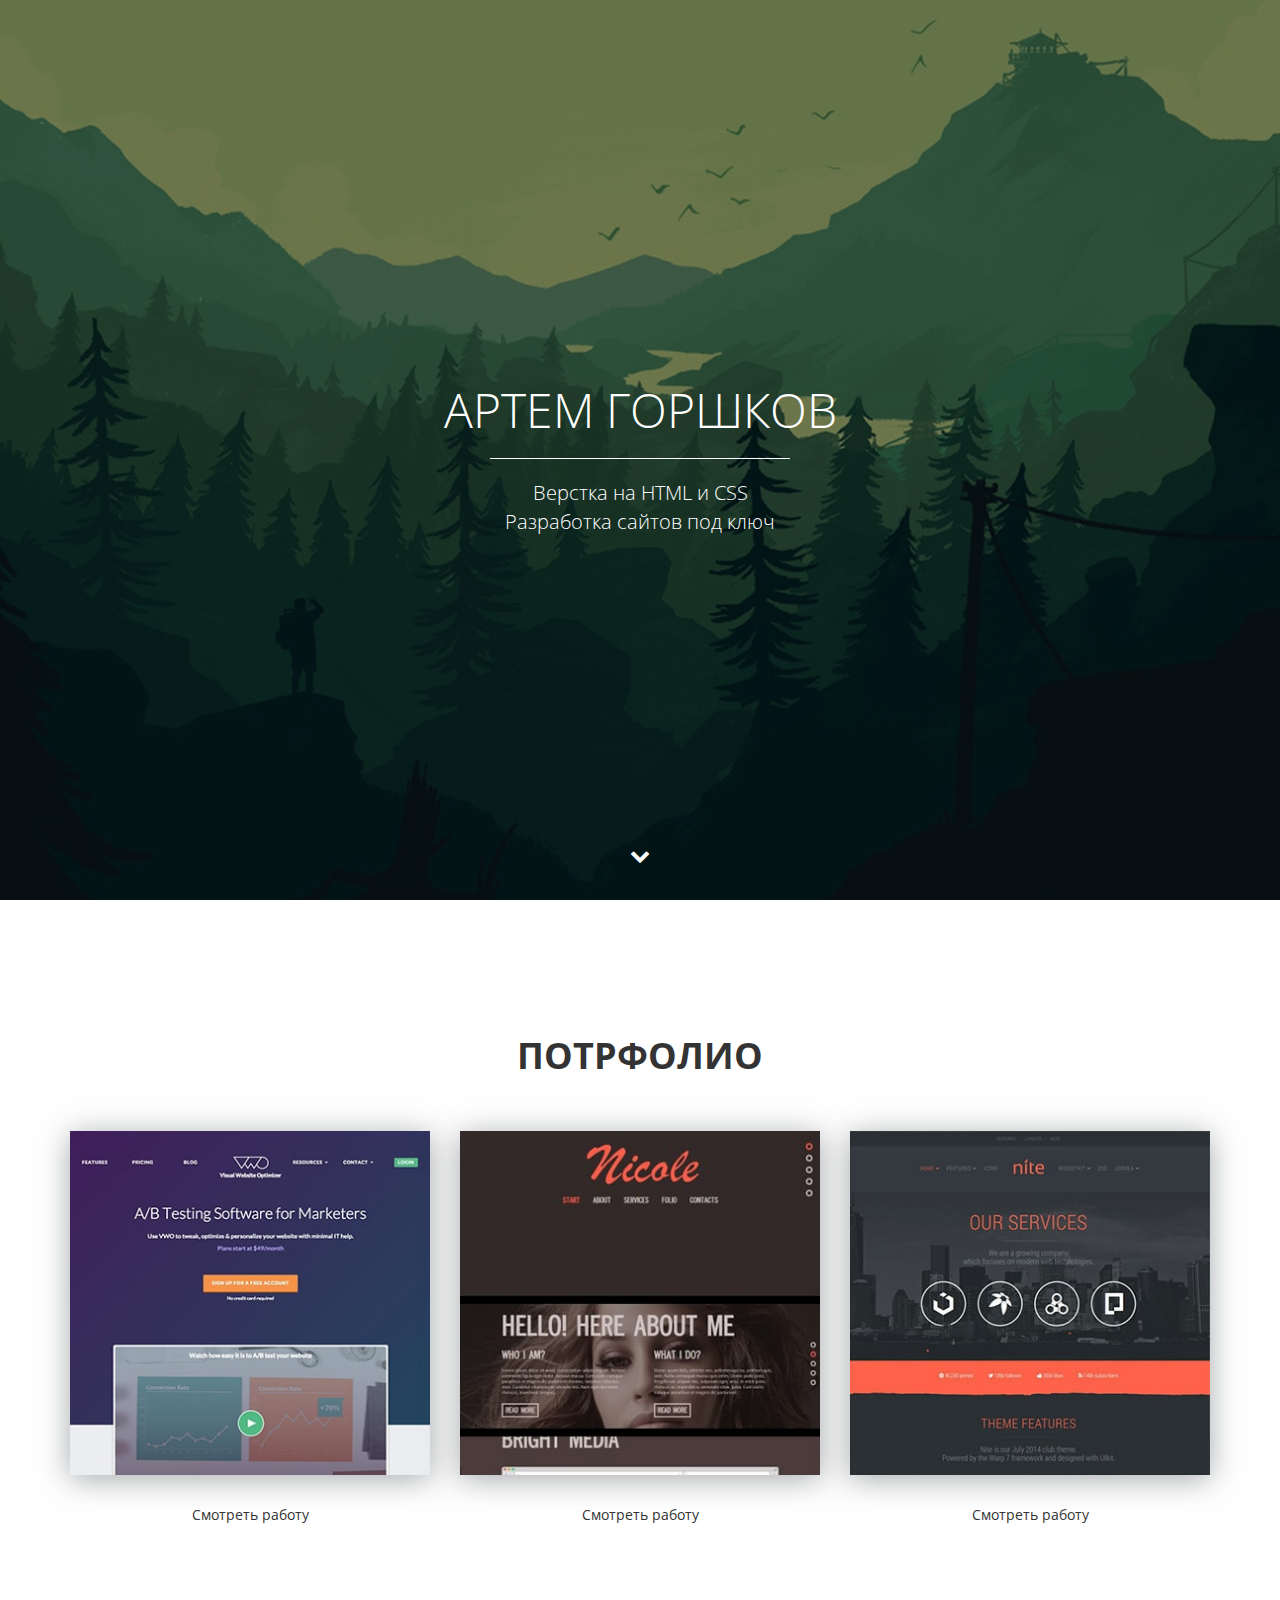
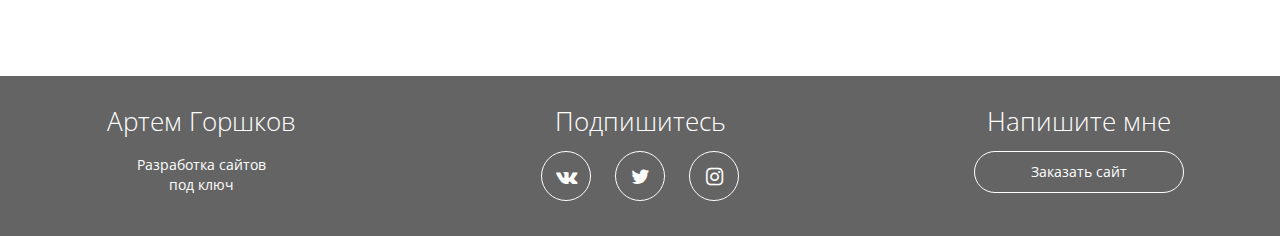
==== index.html @ e546dd40 "Версия 1.0" ====
<!DOCTYPE html>
<html lang="ru">
  <head>
    <meta charset="utf-8">
    <meta http-equiv="X-UA-Compatible" content="IE=edge">
    <meta name="viewport" content="width=device-width, initial-scale=1">
    <meta property="og:url" content="">
    <meta property="og:type" content="website">
    <meta property="og:title" content="Артем Горшков - верстка сайтов на HTML и CSS">
    <meta property="og:image" content="">
    <meta property="og:description" content="Закажите разработку сайта без посредников от 5 990 рублей">
    <meta property="og:site_name" content="Портфолио верстальщика">
    <meta property="article:author" content="Артем Горшков">
    <title>Артем Горшков - Портфолио</title>
    <link href="https://fonts.googleapis.com/css?family=Open+Sans:400,700&amp;subset=cyrillic" rel="stylesheet">
    <link rel="stylesheet" href="css/fontello.css">
    <link rel="stylesheet" href="css/fontello-embedded.css">
    <link href="css/bootstrap.min.css" rel="stylesheet">
    <link href="css/style.css" rel="stylesheet">
    <link rel="shortcut icon" type="image/x-icon" href="favicon.ico">
    <!--[if lt IE 9]>
      <script src="https://oss.maxcdn.com/html5shiv/3.7.3/html5shiv.min.js"></script>
      <script src="https://oss.maxcdn.com/respond/1.4.2/respond.min.js"></script>
    <![endif]-->
  </head>
  <body>
    
<div class="main">
  <div class="main-overlay"></div>
<div class="wrapper">
    <div class="main-header">
    <h1>Артем Горшков</h1>
    <div class="main-line"></div>
    <p>Верстка на HTML и CSS <br>
    Разработка сайтов под ключ</p>

  </div>
</div>
<a class="main-down" href="#portfolio"><i class="icon-down"></i></a>
</div>
<div class="portfolio" id="portfolio">
<div class="container">
<h2 class="section-header">Потрфолио</h2>  
<div class="row">
  <div class="col-lg-4">
    <div class="portfolio-block">
      <img src="img/portfolio/1.jpg" alt="Работа №1">
    <a data-toggle="modal" data-work='work-1' href="#work">Смотреть работу</a>
  </div>
  </div>
  <div class="col-lg-4">
    <div class="portfolio-block">
      <img src="img/portfolio/2.jpg" alt="Работа №2">
    <a data-toggle="modal" data-work='work-2' href="#work">Смотреть работу</a>
  </div>
  </div>
  <div class="col-lg-4">
    <div class="portfolio-block">
      <img src="img/portfolio/3.jpg" alt="Работа №3">
    <a data-toggle="modal" data-work='work-3' href="#work">Смотреть работу</a>
  </div>
  </div>
</div>

</div>
</div>

<div class="footer">
  <div class="container">
    <div class="row">
      <div class="col-lg-3">
        <strong>Артем Горшков</strong>
        <p>Разработка сайтов <br>под ключ</p>
      </div>
      <div class="col-lg-6">
        <strong>Подпишитесь</strong>
        <div class="social-links">
          <a href="#"><i class="icon-vk"></i></a>
          <a href="#"><i class="icon-twitter"></i></a>
          <a href="#"><i class="icon-instagram"></i></a>
        </div>
      </div>
      <div class="col-lg-3">
        <strong>Напишите мне</strong>
        <a href="https://vk.me/arty_69" class="offer-btn">Заказать сайт</a>
      </div>
    </div>
  </div>
</div>

<!--Modal windows-->

      <div class="modal fade" id="work" role="dialog">
        <div class="modal-dialog" role="document">
          <div class="modal-content">
            <div class="modal-header">
              <button type="button" class="close" data-dismiss="modal" aria-label="Close"><span aria-hidden="true">&times;</span></button>
              <h4 class="modal-title">Описание проекта</h4>
            </div>
            <div class="modal-body">
              
            </div>
          </div>
        </div>
      </div>
    <!-- jQuery (necessary for Bootstrap's JavaScript plugins) -->
    <script src="https://ajax.googleapis.com/ajax/libs/jquery/1.12.4/jquery.min.js"></script>
    <script src="js/bootstrap.min.js"></script>
    <script>
      $(function() {
        var link = $('a[data-toggle="modal"]');
        link.on('click', function(event) {
          var work = $(this).attr('data-work');
          var modal = $('.modal');
          modal.find('.modal-body').load(work+'.html');
        });
      });
    </script>
    <script>
      $(document).ready(function){
    $(".slowly").on('click', function(event) {
        // Event listener
        event.preventDefault();
        // Get id and offset to top of element.
        var id = $(this).attr('href'),
            top = $(id).offset().top;
        $("body, html").animate({ scrollTop: top }, 800);
    });
  });
  </script>
  </body>
</html>
---- css/fontello.css ----
@font-face {
  font-family: 'fontello';
  src: url('../font/fontello.eot?78001508');
  src: url('../font/fontello.eot?78001508#iefix') format('embedded-opentype'),
       url('../font/fontello.woff2?78001508') format('woff2'),
       url('../font/fontello.woff?78001508') format('woff'),
       url('../font/fontello.ttf?78001508') format('truetype'),
       url('../font/fontello.svg?78001508#fontello') format('svg');
  font-weight: normal;
  font-style: normal;
}
/* Chrome hack: SVG is rendered more smooth in Windozze. 100% magic, uncomment if you need it. */
/* Note, that will break hinting! In other OS-es font will be not as sharp as it could be */
/*
@media screen and (-webkit-min-device-pixel-ratio:0) {
  @font-face {
    font-family: 'fontello';
    src: url('../font/fontello.svg?78001508#fontello') format('svg');
  }
}
*/
 
 [class^="icon-"]:before, [class*=" icon-"]:before {
  font-family: "fontello";
  font-style: normal;
  font-weight: normal;
  speak: none;
 
  display: inline-block;
  text-decoration: inherit;
  width: 1em;
  margin-right: .2em;
  text-align: center;
  /* opacity: .8; */
 
  /* For safety - reset parent styles, that can break glyph codes*/
  font-variant: normal;
  text-transform: none;
 
  /* fix buttons height, for twitter bootstrap */
  line-height: 1em;
 
  /* Animation center compensation - margins should be symmetric */
  /* remove if not needed */
  margin-left: .2em;
 
  /* you can be more comfortable with increased icons size */
  /* font-size: 120%; */
 
  /* Font smoothing. That was taken from TWBS */
  -webkit-font-smoothing: antialiased;
  -moz-osx-font-smoothing: grayscale;
 
  /* Uncomment for 3D effect */
  /* text-shadow: 1px 1px 1px rgba(127, 127, 127, 0.3); */
}
 
.icon-down:before { content: '\e800'; } /* '' */
.icon-twitter:before { content: '\f099'; } /* '' */
.icon-instagram:before { content: '\f16d'; } /* '' */
.icon-vk:before { content: '\f189'; } /* '' */
---- css/fontello-embedded.css ----
@font-face {
  font-family: 'fontello';
  src: url('../font/fontello.eot?37309141');
  src: url('../font/fontello.eot?37309141#iefix') format('embedded-opentype'),
       url('../font/fontello.svg?37309141#fontello') format('svg');
  font-weight: normal;
  font-style: normal;
}
@font-face {
  font-family: 'fontello';
  src: url('[data-uri]') format('woff'),
       url('[data-uri]') format('truetype');
}
/* Chrome hack: SVG is rendered more smooth in Windozze. 100% magic, uncomment if you need it. */
/* Note, that will break hinting! In other OS-es font will be not as sharp as it could be */
/*
@media screen and (-webkit-min-device-pixel-ratio:0) {
  @font-face {
    font-family: 'fontello';
    src: url('../font/fontello.svg?37309141#fontello') format('svg');
  }
}
*/
 
 [class^="icon-"]:before, [class*=" icon-"]:before {
  font-family: "fontello";
  font-style: normal;
  font-weight: normal;
  speak: none;
 
  display: inline-block;
  text-decoration: inherit;
  width: 1em;
  margin-right: .2em;
  text-align: center;
  /* opacity: .8; */
 
  /* For safety - reset parent styles, that can break glyph codes*/
  font-variant: normal;
  text-transform: none;
     
  /* fix buttons height, for twitter bootstrap */
  line-height: 1em;
 
  /* Animation center compensation - margins should be symmetric */
  /* remove if not needed */
  margin-left: .2em;
 
  /* you can be more comfortable with increased icons size */
  /* font-size: 120%; */
 
  /* Uncomment for 3D effect */
  /* text-shadow: 1px 1px 1px rgba(127, 127, 127, 0.3); */
}
.icon-down:before { content: '\e800'; } /* '' */
.icon-twitter:before { content: '\f099'; } /* '' */
.icon-instagram:before { content: '\f16d'; } /* '' */
.icon-vk:before { content: '\f189'; } /* '' */
---- css/style.css ----
body{
	font-family: 'Open Sans', sans-serif;
}
html{
	font-size: 10px;
}
a:focus, a:active, a:visited{
	outline: none;
	text-decoration: none;
}
.wrapper{
	display:table-cell;
	vertical-align:middle;
}
.main {
	position: relative;
	display: table;
	width: 100%;
	text-align: center;
	background-color: #000;
	color: #fff;
	height: 100vh;
	background: #000 url(../img/main-bg.jpg) center center no-repeat;
}
.main-overlay{
	position: absolute;
	z-index: 1;
	width: 100%;
	height: 100%;		
	background-color: rgba(0,0,0,0.5);
}
/*Поменял значения fs на 2 , т.к. 3 кажется большим*/
.main p{
	font-size: 2rem;
	font-weight: 300;
}
.main h1{
	margin-bottom:  1.4rem;
	font-weight: 300;
	text-transform:uppercase;
	font-size: 4.8rem;

}
.main-header{
	position: relative;
	z-index: 2;
}
.main-line{
	width: 300px;
	height: 1px;
	background-color: #fff;
	margin: 0 auto; 
}
.main-down{
	position: absolute;
	color: #fff;
	bottom: 2rem;
	display: inline-block;
	font-size: 2rem;
	width: 50px;
	left: 50%;
	margin-left: -25px;
	z-index: 4;
	height: 50px;
	border-radius: 50%;
	border: 1px solid transparent;
	line-height: 50px;
	transition: 0.2s;
}
.main-down:hover{
	color:#fff;
	border-color: #fff;
}

/*Секция с портфолио*/
.portfolio {
	padding: 10rem 0px;
	text-align: center;
}
.section-header{
	text-transform: uppercase;
	margin-bottom: 5rem;
	font-weight: 700;	
	font-size: 3.6rem;
}
.portfolio img{
	box-shadow: 0px 4px 29px 0px rgba(87, 92, 97, 0.54);
	width: 100%;
	max-width: 360px;
}
.portfolio a{
	display: inline-block;
	margin: 3rem auto 5rem;
	color: #333;
	width: 17rem;
	border-bottom: 1px solid transparent;
}
.portfolio a:hover{
	text-decoration: none;
	border-bottom: 1px dotted #333;

}
/*Footer*/
.footer{
	background-color: #646464;
	color: #fff;
	text-align: center;
	padding: 2.7rem 0;
}
.footer strong{
	font-weight: 300;
	font-size: 2.6rem;
}
.social-links{
	margin-top: 1rem;

}
.social-links a{
	width: 5rem;
	height: 5rem;
	line-height:5rem;
	display: inline-block;
	color: #fff;
	border: solid 1px #fff;
	border-radius: 50%;
	margin-left: 1rem;
	margin-right: 1rem;
	font-size: 2rem;
}
.social-links a:hover{
	background-color: #fff;
	color: #646464;
	-webkit-transition: 0.2s;
	-o-transition: 0.2s;
	transition: 0.2s;
}
.offer-btn{
	display: block;
	width: 80%;
	max-width: 300px;
	margin: 1rem auto;
	border: 1px solid #fff;
	padding-top: 1rem;
	padding-bottom: 1rem;
	color: #fff;
	border-radius: 100px;
	-webkit-transition: 0.2s;
	-o-transition: 0.2s;
	transition: 0.2s;
	text-decoration: none;
}
.offer-btn:hover{
	background-color: #fff;
	color: #646464;

}
.modal img{
	width: 100%;
}
.modal-title{
	font-weight: 800;
	font-size: 2rem;

}
.close{
	background-color: transparent;
	border: none;
	font-size: 2.7rem;
	position: absolute;
	right: 2rem;
	top: 1rem;
}

.modal-btn {
	display: inline-block;
	color: #333;
	border: 1px solid #333 ;
	padding: 10px 20px;
	border-radius: 12px;
}
.modal-btn:hover{
background-color: #333;
color: #fff;
text-decoration: none;
}
@media (min-width: 0px) and (max-width: 767px) {
	html {
		font-size: 7px;
	}
	.footer strong {
		margin: 3rem 0 2rem;
		display: inline-block;
	}
	.social-links a {
		font-size: 1.5rem;
	}
}

@media (min-width: 768px) and (max-width: 991px) {
	.footer strong {
		margin: 3rem 0 2rem;
		display: inline-block;
	}
}
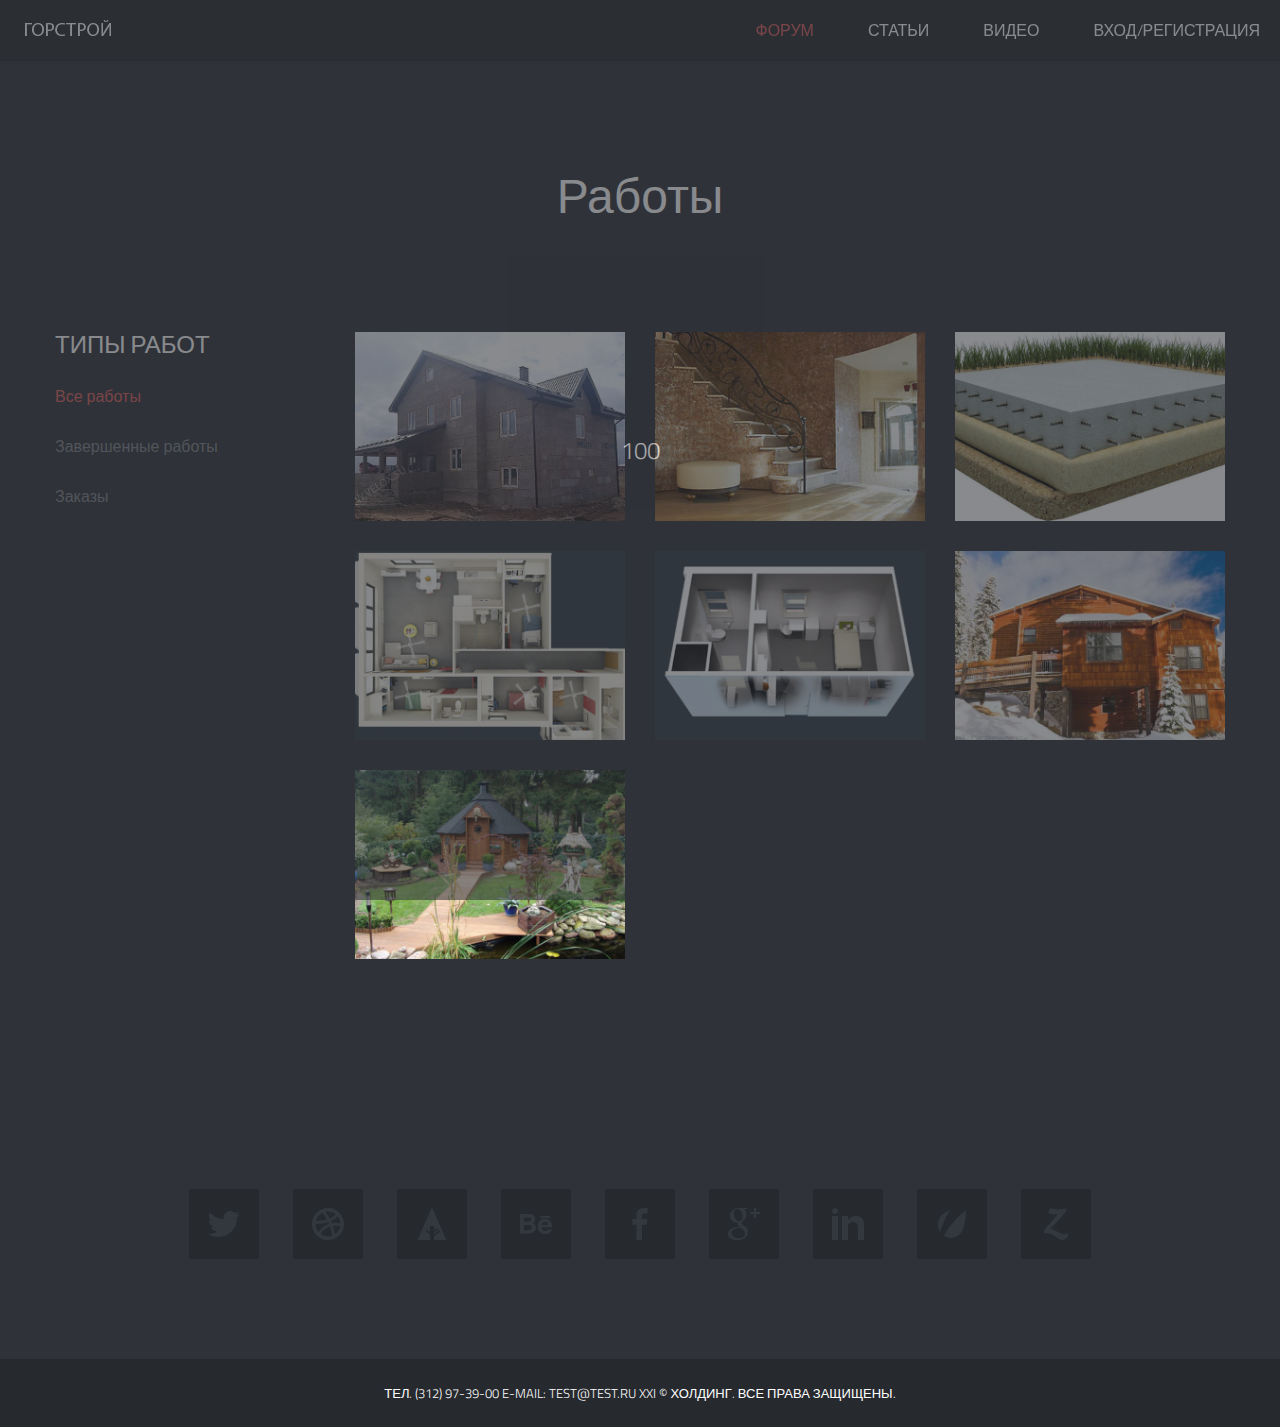
==== commit 363abc84: "Add files via upload" ====
--- a/index.html
+++ b/index.html
@@ -1,132 +1,299 @@
 <!DOCTYPE html>
-<html lang="ru">
-  <head>
-    <meta charset="utf-8">
-    <meta http-equiv="X-UA-Compatible" content="IE=edge">
-    <meta name="viewport" content="width=device-width, initial-scale=1">
-    <meta property="og:url" content="">
-    <meta property="og:type" content="website">
-    <meta property="og:title" content="Артем Горшков - верстка сайтов на HTML и CSS">
-    <meta property="og:image" content="">
-    <meta property="og:description" content="Закажите разработку сайта без посредников от 5 990 рублей">
-    <meta property="og:site_name" content="Портфолио верстальщика">
-    <meta property="article:author" content="Артем Горшков">
-    <title>Артем Горшков - Портфолио</title>
-    <link href="https://fonts.googleapis.com/css?family=Open+Sans:400,700&amp;subset=cyrillic" rel="stylesheet">
-    <link rel="stylesheet" href="css/fontello.css">
-    <link rel="stylesheet" href="css/fontello-embedded.css">
-    <link href="css/bootstrap.min.css" rel="stylesheet">
-    <link href="css/style.css" rel="stylesheet">
-    <link rel="shortcut icon" type="image/x-icon" href="favicon.ico">
-    <!--[if lt IE 9]>
-      <script src="https://oss.maxcdn.com/html5shiv/3.7.3/html5shiv.min.js"></script>
-      <script src="https://oss.maxcdn.com/respond/1.4.2/respond.min.js"></script>
-    <![endif]-->
-  </head>
-  <body>
-    
-<div class="main">
-  <div class="main-overlay"></div>
-<div class="wrapper">
-    <div class="main-header">
-    <h1>Артем Горшков</h1>
-    <div class="main-line"></div>
-    <p>Верстка на HTML и CSS <br>
-    Разработка сайтов под ключ</p>
-
-  </div>
+<!--[if lt IE 7]><html class="no-js lt-ie9 lt-ie8 lt-ie7" lang="en"> <![endif]-->
+<!--[if (IE 7)&!(IEMobile)]><html class="no-js lt-ie9 lt-ie8" lang="en"><![endif]-->
+<!--[if (IE 8)&!(IEMobile)]><html class="no-js lt-ie9" lang="en"><![endif]-->
+<!--[if (IE 9)]><html class="no-js ie9" lang="en"><![endif]-->
+<!--[if gt IE 8]><!--> <html lang="en-US"> <!--<![endif]-->
+<head>
+
+<!-- Meta Tags -->
+<meta http-equiv="Content-Type" content="text/html; charset=UTF-8" />
+
+<title>Горстрой</title>   
+
+<meta name="description" content="Insert Your Site Description" /> 
+
+<!-- Mobile Specifics -->
+<meta name="viewport" content="width=device-width, initial-scale=1.0">
+<meta name="HandheldFriendly" content="true"/>
+<meta name="MobileOptimized" content="320"/>   
+
+<!-- Mobile Internet Explorer ClearType Technology -->
+<!--[if IEMobile]>  <meta http-equiv="cleartype" content="on">  <![endif]-->
+
+<!-- Bootstrap -->
+<link href="_include/css/bootstrap.min.css" rel="stylesheet">
+
+<!-- Main Style -->
+<link href="_include/css/main.css" rel="stylesheet">
+
+<!-- Supersized -->
+<link href="_include/css/supersized.css" rel="stylesheet">
+<link href="_include/css/supersized.shutter.css" rel="stylesheet">
+
+<!-- FancyBox -->
+<link href="_include/css/fancybox/jquery.fancybox.css" rel="stylesheet">
+
+<!-- Font Icons -->
+<link href="_include/css/fonts.css" rel="stylesheet">
+
+<!-- Shortcodes -->
+<link href="_include/css/shortcodes.css" rel="stylesheet">
+
+<!-- Responsive -->
+<link href="_include/css/bootstrap-responsive.min.css" rel="stylesheet">
+<link href="_include/css/responsive.css" rel="stylesheet">
+
+<!-- Supersized -->
+<link href="_include/css/supersized.css" rel="stylesheet">
+<link href="_include/css/supersized.shutter.css" rel="stylesheet">
+
+<!-- Google Font -->
+<link href='http://fonts.googleapis.com/css?family=Titillium+Web:400,200,200italic,300,300italic,400italic,600,600italic,700,700italic,900' rel='stylesheet' type='text/css'>
+
+<!-- Fav Icon -->
+<link rel="shortcut icon" href="#">
+
+<link rel="apple-touch-icon" href="#">
+<link rel="apple-touch-icon" sizes="114x114" href="#">
+<link rel="apple-touch-icon" sizes="72x72" href="#">
+<link rel="apple-touch-icon" sizes="144x144" href="#">
+
+<!-- Modernizr -->
+<script src="_include/js/modernizr.js"></script>
+
+<!-- Analytics -->
+<script type="text/javascript">
+
+  var _gaq = _gaq || [];
+  _gaq.push(['_setAccount', 'Insert Your Code']);
+  _gaq.push(['_trackPageview']);
+
+  (function() {
+    var ga = document.createElement('script'); ga.type = 'text/javascript'; ga.async = true;
+    ga.src = ('https:' == document.location.protocol ? 'https://ssl' : 'http://www') + '.google-analytics.com/ga.js';
+    var s = document.getElementsByTagName('script')[0]; s.parentNode.insertBefore(ga, s);
+  })();
+
+</script>
+<!-- End Analytics -->
+
+</head>
+
+
+<body>
+
+
+
+<!-- Header -->
+<header>
+    <div class="sticky-nav">
+    	<a id="mobile-nav" class="menu-nav" href="#menu-nav"></a>
+        
+        <div id="logo">
+        	<a id="goUp" href="#home-slider" title="Горстрой">Горстрой</a>
+        </div>
+        
+        <nav id="menu">
+        	<ul id="menu-nav">
+            	<li class="current"><a href="#home-slider">Форум</a></li>
+                <li><a href="#work">Статьи</a></li>
+                <li><a href="#about">Видео</a></li>
+          
+				<li><a href="shortcodes.html" class="external">Вход/Регистрация</a></li>
+            </ul>
+        </nav>
+        
+    </div>
+</header>
+<!-- End Header -->
+
+<!-- Our Work Section -->
+<div id="work" class="page">
+	<div class="container">
+    	<!-- Title Page -->
+        <div class="row">
+            <div class="span12">
+                <div class="title-page">
+                    <h2 class="title">Работы</h2>
+                    
+                </div>
+            </div>
+        </div>
+        <!-- End Title Page -->
+        
+        <!-- Portfolio Projects -->
+        <div class="row">
+        	<div class="span3">
+            	<!-- Filter -->
+                <nav id="options" class="work-nav">
+                    <ul id="filters" class="option-set" data-option-key="filter">
+                    	<li class="type-work">Типы работ</li>
+                        <li><a href="#filter" data-option-value="*" class="selected">Все работы</a></li>
+                        <li><a href="#filter" data-option-value=".design">Завершенные работы</a></li>
+                        <li><a href="#filter" data-option-value=".photography">Заказы</a></li>
+                        
+                    </ul>
+                </nav>
+                <!-- End Filter -->
+            </div>
+            
+            <div class="span9">
+            	<div class="row">
+                	<section id="projects">
+                    	<ul id="thumbs">
+                        
+							<!-- Item Project and Filter Name -->
+                        	<li class="item-thumbs span3 design">
+                            	<!-- Fancybox - Gallery Enabled - Title - Full Image -->
+                            	<a class="hover-wrap fancybox" data-fancybox-group="gallery" title="The City" href="_include/img/work/full/image-01-full.jpg">
+                                	<span class="overlay-img"></span>
+                                    <span class="overlay-img-thumb font-icon-plus"></span>
+                                </a>
+                                <!-- Thumb Image and Description -->
+                                <img src="_include/img/work/thumbs/image-01.jpg" alt="Lorem ipsum dolor sit amet, consectetur adipiscing elit. Phasellus quis elementum odio. Curabitur pellentesque, dolor vel pharetra mollis.">
+                            </li>
+                        	<!-- End Item Project -->
+                            
+							<!-- Item Project and Filter Name -->
+                        	<li class="item-thumbs span3 design">
+                            	<!-- Fancybox - Gallery Enabled - Title - Full Image -->
+                            	<a class="hover-wrap fancybox" data-fancybox-group="gallery" title="The Office" href="_include/img/work/full/image-02-full.jpg">
+                                	<span class="overlay-img"></span>
+                                    <span class="overlay-img-thumb font-icon-plus"></span>
+                                </a>
+                                <!-- Thumb Image and Description -->
+                                <img src="_include/img/work/thumbs/image-02.jpg" alt="Lorem ipsum dolor sit amet, consectetur adipiscing elit. Phasellus quis elementum odio. Curabitur pellentesque, dolor vel pharetra mollis.">
+                            </li>
+                        	<!-- End Item Project -->
+                            
+							<!-- Item Project and Filter Name -->
+                        	<li class="item-thumbs span3 photography">
+                            	<!-- Fancybox - Gallery Enabled - Title - Full Image -->
+                            	<a class="hover-wrap fancybox" data-fancybox-group="gallery" title="The Mountains" href="_include/img/work/full/image-03-full.jpg">
+                                	<span class="overlay-img"></span>
+                                    <span class="overlay-img-thumb font-icon-plus"></span>
+                                </a>
+                                <!-- Thumb Image and Description -->
+                                <img src="_include/img/work/thumbs/image-03.jpg" alt="Lorem ipsum dolor sit amet, consectetur adipiscing elit. Phasellus quis elementum odio. Curabitur pellentesque, dolor vel pharetra mollis.">
+                            </li>
+                        	<!-- End Item Project -->
+                            
+							
+                            
+							<!-- Item Project and Filter Name -->
+                        	<li class="item-thumbs span3 photography">
+                            	<!-- Fancybox - Gallery Enabled - Title - Full Image -->
+                            	<a class="hover-wrap fancybox" data-fancybox-group="gallery" title="The Sea" href="_include/img/work/full/image-04-full.jpg">
+                                	<span class="overlay-img"></span>
+                                    <span class="overlay-img-thumb font-icon-plus"></span>
+                                </a>
+                                <!-- Thumb Image and Description -->
+                                <img src="_include/img/work/thumbs/image-04.jpg" alt="Lorem ipsum dolor sit amet, consectetur adipiscing elit. Phasellus quis elementum odio. Curabitur pellentesque, dolor vel pharetra mollis.">
+                            </li>
+                        	<!-- End Item Project -->
+                            
+							<!-- Item Project and Filter Name -->
+                        	<li class="item-thumbs span3 photography">
+                            	<!-- Fancybox - Gallery Enabled - Title - Full Image -->
+                            	<a class="hover-wrap fancybox" data-fancybox-group="gallery" title="Clouds" href="_include/img/work/full/image-05-full.jpg">
+                                	<span class="overlay-img"></span>
+                                    <span class="overlay-img-thumb font-icon-plus"></span>
+                                </a>
+                                <!-- Thumb Image and Description -->
+                                <img src="_include/img/work/thumbs/image-05.jpg" alt="Lorem ipsum dolor sit amet, consectetur adipiscing elit. Phasellus quis elementum odio. Curabitur pellentesque, dolor vel pharetra mollis.">
+                            </li>
+                        	<!-- End Item Project -->
+                            
+							
+                            
+							<!-- Item Project and Filter Name -->
+                        	<li class="item-thumbs span3 design">
+                            	<!-- Fancybox - Gallery Enabled - Title - Full Image -->
+                            	<a class="hover-wrap fancybox" data-fancybox-group="gallery" title="The Dark" href="_include/img/work/full/image-06-full.jpg">
+                                	<span class="overlay-img"></span>
+                                    <span class="overlay-img-thumb font-icon-plus"></span>
+                                </a>
+                                <!-- Thumb Image and Description -->
+                                <img src="_include/img/work/thumbs/image-06.jpg" alt="Lorem ipsum dolor sit amet, consectetur adipiscing elit. Phasellus quis elementum odio. Curabitur pellentesque, dolor vel pharetra mollis.">
+                            </li>
+                        	<!-- End Item Project -->
+                            
+							<!-- Item Project and Filter Name -->
+                        	<li class="item-thumbs span3 design">
+                            	<!-- Fancybox - Gallery Enabled - Title - Full Image -->
+                            	<a class="hover-wrap fancybox" data-fancybox-group="gallery" title="The Beach" href="_include/img/work/full/image-07-full.jpg">
+                                	<span class="overlay-img"></span>
+                                    <span class="overlay-img-thumb font-icon-plus"></span>
+                                </a>
+                                <!-- Thumb Image and Description -->
+                                <img src="_include/img/work/thumbs/image-07.jpg" alt="Lorem ipsum dolor sit amet, consectetur adipiscing elit. Phasellus quis elementum odio. Curabitur pellentesque, dolor vel pharetra mollis.">
+                            </li>
+                        	<!-- End Item Project -->
+                        </ul>
+                    </section>
+                    
+            	</div>
+            </div>
+        </div>
+        <!-- End Portfolio Projects -->
+    </div>
 </div>
-<a class="main-down" href="#portfolio"><i class="icon-down"></i></a>
+<!-- End Our Work Section -->
+
+
+
+
+<!-- Socialize -->
+<div id="social-area" class="page">
+	<div class="container">
+    	<div class="row">
+            <div class="span12">
+                <nav id="social">
+                    <ul>
+                        <li><a href="https://twitter.com/Bluxart" title="Follow Me on Twitter" target="_blank"><span class="font-icon-social-twitter"></span></a></li>
+                        <li><a href="http://dribbble.com/Bluxart" title="Follow Me on Dribbble" target="_blank"><span class="font-icon-social-dribbble"></span></a></li>
+                        <li><a href="http://forrst.com/people/Bluxart" title="Follow Me on Forrst" target="_blank"><span class="font-icon-social-forrst"></span></a></li>
+                        <li><a href="http://www.behance.net/alessioatzeni" title="Follow Me on Behance" target="_blank"><span class="font-icon-social-behance"></span></a></li>
+                        <li><a href="https://www.facebook.com/Bluxart" title="Follow Me on Facebook" target="_blank"><span class="font-icon-social-facebook"></span></a></li>
+                        <li><a href="https://plus.google.com/105500420878314068694" title="Follow Me on Google Plus" target="_blank"><span class="font-icon-social-google-plus"></span></a></li>
+                        <li><a href="http://www.linkedin.com/in/alessioatzeni" title="Follow Me on LinkedIn" target="_blank"><span class="font-icon-social-linkedin"></span></a></li>
+                        <li><a href="http://themeforest.net/user/Bluxart" title="Follow Me on ThemeForest" target="_blank"><span class="font-icon-social-envato"></span></a></li>
+                        <li><a href="http://zerply.com/Bluxart/public" title="Follow Me on Zerply" target="_blank"><span class="font-icon-social-zerply"></span></a></li>
+                    </ul>
+                </nav>
+            </div>
+        </div>
+    </div>
 </div>
-<div class="portfolio" id="portfolio">
-<div class="container">
-<h2 class="section-header">Потрфолио</h2>  
-<div class="row">
-  <div class="col-lg-4">
-    <div class="portfolio-block">
-      <img src="img/portfolio/1.jpg" alt="Работа №1">
-    <a data-toggle="modal" data-work='work-1' href="#work">Смотреть работу</a>
-  </div>
-  </div>
-  <div class="col-lg-4">
-    <div class="portfolio-block">
-      <img src="img/portfolio/2.jpg" alt="Работа №2">
-    <a data-toggle="modal" data-work='work-2' href="#work">Смотреть работу</a>
-  </div>
-  </div>
-  <div class="col-lg-4">
-    <div class="portfolio-block">
-      <img src="img/portfolio/3.jpg" alt="Работа №3">
-    <a data-toggle="modal" data-work='work-3' href="#work">Смотреть работу</a>
-  </div>
-  </div>
-</div>
-
-</div>
-</div>
-
-<div class="footer">
-  <div class="container">
-    <div class="row">
-      <div class="col-lg-3">
-        <strong>Артем Горшков</strong>
-        <p>Разработка сайтов <br>под ключ</p>
-      </div>
-      <div class="col-lg-6">
-        <strong>Подпишитесь</strong>
-        <div class="social-links">
-          <a href="#"><i class="icon-vk"></i></a>
-          <a href="#"><i class="icon-twitter"></i></a>
-          <a href="#"><i class="icon-instagram"></i></a>
-        </div>
-      </div>
-      <div class="col-lg-3">
-        <strong>Напишите мне</strong>
-        <a href="https://vk.me/arty_69" class="offer-btn">Заказать сайт</a>
-      </div>
-    </div>
-  </div>
-</div>
-
-<!--Modal windows-->
-
-      <div class="modal fade" id="work" role="dialog">
-        <div class="modal-dialog" role="document">
-          <div class="modal-content">
-            <div class="modal-header">
-              <button type="button" class="close" data-dismiss="modal" aria-label="Close"><span aria-hidden="true">&times;</span></button>
-              <h4 class="modal-title">Описание проекта</h4>
-            </div>
-            <div class="modal-body">
-              
-            </div>
-          </div>
-        </div>
-      </div>
-    <!-- jQuery (necessary for Bootstrap's JavaScript plugins) -->
-    <script src="https://ajax.googleapis.com/ajax/libs/jquery/1.12.4/jquery.min.js"></script>
-    <script src="js/bootstrap.min.js"></script>
-    <script>
-      $(function() {
-        var link = $('a[data-toggle="modal"]');
-        link.on('click', function(event) {
-          var work = $(this).attr('data-work');
-          var modal = $('.modal');
-          modal.find('.modal-body').load(work+'.html');
-        });
-      });
-    </script>
-    <script>
-      $(document).ready(function){
-    $(".slowly").on('click', function(event) {
-        // Event listener
-        event.preventDefault();
-        // Get id and offset to top of element.
-        var id = $(this).attr('href'),
-            top = $(id).offset().top;
-        $("body, html").animate({ scrollTop: top }, 800);
-    });
-  });
-  </script>
-  </body>
+<!-- End Socialize -->
+
+<!-- Footer -->
+<footer>
+	<p class="credits">ТЕЛ. (312) 97-39-00 E-MAIL: TEST@TEST.RU XXI © ХОЛДИНГ. ВСЕ ПРАВА ЗАЩИЩЕНЫ.</p>
+</footer>
+<!-- End Footer -->
+
+<!-- Back To Top -->
+<a id="back-to-top" href="#">
+	<i class="font-icon-arrow-simple-up"></i>
+</a>
+<!-- End Back to Top -->
+
+
+<!-- Js -->
+<script src="http://ajax.googleapis.com/ajax/libs/jquery/1.9.1/jquery.min.js"></script> <!-- jQuery Core -->
+<script src="_include/js/bootstrap.min.js"></script> <!-- Bootstrap -->
+<script src="_include/js/supersized.3.2.7.min.js"></script> <!-- Slider -->
+<script src="_include/js/waypoints.js"></script> <!-- WayPoints -->
+<script src="_include/js/waypoints-sticky.js"></script> <!-- Waypoints for Header -->
+<script src="_include/js/jquery.isotope.js"></script> <!-- Isotope Filter -->
+<script src="_include/js/jquery.fancybox.pack.js"></script> <!-- Fancybox -->
+<script src="_include/js/jquery.fancybox-media.js"></script> <!-- Fancybox for Media -->
+<script src="_include/js/jquery.tweet.js"></script> <!-- Tweet -->
+<script src="_include/js/plugins.js"></script> <!-- Contains: jPreloader, jQuery Easing, jQuery ScrollTo, jQuery One Page Navi -->
+<script src="_include/js/main.js"></script> <!-- Default JS -->
+<!-- End Js -->
+
+</body>
 </html>--- a/_include/css/main.css
+++ b/_include/css/main.css
@@ -0,0 +1,1382 @@
+/*
+Theme Name: Brushed 
+Theme URI: http://www.themes.alessioatzeni.com/html/brushed/
+Author: Alessio Atzeni
+Author URI: http://www.alessioatzeni.com
+Description: Personal Website and Portfolio of Alessio Atzeni
+Version: 1.0
+*/
+
+
+/* ==================================================
+   Basic Styles
+================================================== */
+
+html, body {
+	height: 100%;
+}
+
+html, hmtl a{
+	width:100%;
+	font-size: 100%; 
+	-webkit-text-size-adjust: 100%; 
+	-ms-text-size-adjust: 100%;
+}
+
+body{
+	background:#2F3238;
+	color:#7F8289;
+	font-weight:300;
+	font-size:16px;
+	font-family: 'Titillium Web', sans-serif;
+	line-height:28px;
+}
+
+
+a{
+	color:#DE5E60;
+	text-decoration: none;
+	cursor: pointer;
+	
+	-webkit-transition: color 0.1s linear 0s;	
+	   -moz-transition: color 0.1s linear 0s;
+		 -o-transition: color 0.1s linear 0s;
+		    transition: color 0.1s linear 0s;
+}
+
+a:hover,
+a:active,
+a:focus{
+	outline: 0;
+	color:#FFFFFF;
+	text-decoration:none;
+}
+
+a img {
+	border: none;
+}
+
+a > img {
+	vertical-align: bottom;	
+}
+
+img {
+	max-width: none;	
+}
+
+strong {
+  	font-weight: 500;
+}
+
+p {
+	margin: 0 0 30px;
+}
+
+hr {
+	border-style: dashed;
+	border-color: #3C3F45;
+	border-bottom: none;
+	border-left: none;
+	border-right: none;
+	margin: 50px 0;	
+}
+
+.align_left{
+	float:left;
+	margin:0 25px 0 0px!important;
+}
+
+.align_right{
+	float:right;
+	margin:0 0 0 25px!important;
+}
+
+.text_align_left {
+	text-align: left;
+}
+
+.text_align_center {
+	text-align: center;
+}
+
+.text_align_right {
+	text-align: right;	
+}
+
+.color-text {
+    color: #DE5E60;
+}
+
+.through{
+	text-decoration:line-through;
+}
+
+input, button, select, textarea {
+	font-weight: 300;
+	font-family: 'Titillium Web', sans-serif;
+	outline: 0;
+}
+
+input:focus, 
+textarea:focus,
+input[type="text"]:focus {
+	outline: 0;
+}
+
+input:-moz-placeholder,
+textarea:-moz-placeholder {
+  color: #7F8289;
+}
+
+input:-ms-input-placeholder,
+textarea:-ms-input-placeholder {
+  color: #7F8289;
+}
+
+input::-webkit-input-placeholder,
+textarea::-webkit-input-placeholder {
+  color: #7F8289;
+}
+
+/* ==================================================
+   Code and Pre
+================================================== */
+
+code,
+pre {
+  	padding: 0 3px 2px;
+  	-webkit-border-radius: 3px;
+       -moz-border-radius: 3px;
+            border-radius: 3px;
+  	color: #232527;
+  	font-size: 12px;
+  	font-family: Monaco, Menlo, Consolas, "Courier New", monospace;
+}
+
+code {
+  	padding: 2px 4px;
+  	border: 1px solid #dde4e9;
+  	background-color: #F6F6F6;
+  	color: #232527;
+  	white-space: nowrap;
+}
+
+pre {
+  	display: block;
+  	margin: 70px 50px;
+  	padding: 30px;
+  	border: 1px solid #dde4e9;
+  	-webkit-border-radius: 4px;
+       -moz-border-radius: 4px;
+            border-radius: 4px;
+  	background-color: #FCFCFC;
+  	white-space: pre;
+  	white-space: pre-wrap;
+  	word-wrap: break-word;
+  	word-break: break-all;
+  	font-size: 12px;
+  	line-height: 20px;
+}
+
+pre code {
+  	padding: 0;
+  	border: 0;
+  	background-color: transparent;
+  	color: inherit;
+  	white-space: pre;
+  	white-space: pre-wrap;
+}
+
+.pre-scrollable {
+  	overflow-y: scroll;
+  	max-height: 340px;
+}
+
+/* ==================================================
+   Typography
+================================================== */
+
+h1,
+h2,
+h3,
+h4,
+h5,
+h6{
+	margin:0 0 20px 0;
+	color:#FFFFFF;
+	font-weight:300;
+	font-family: 'Titillium Web', sans-serif;
+	line-height:1.5em;
+}
+
+h1{
+	font-size:48px;
+}
+
+h2{
+	font-size:36px;
+}
+
+h3{
+	font-size:24px;
+}
+
+h4{
+	font-size:20px;
+}
+
+h5{
+	font-size:18px;
+}
+
+h6{
+	font-size:16px;
+}
+
+h3.spec {
+	color: #FFFFFF;
+    font-size: 24px;
+    font-weight: 300;
+    line-height: 1em;
+    margin-bottom: 30px;
+    text-transform: uppercase;
+}
+
+
+/* ==================================================
+   Margin Bottom Sets
+================================================== */
+
+.margin-0{
+	margin-bottom:0 !important;
+}
+
+.margin-10{
+	margin-bottom:10px !important;
+}
+
+.margin-15{
+	margin-bottom:15px !important;
+}
+
+.margin-20{
+	margin-bottom:20px !important;
+}
+
+.margin-30{
+	margin-bottom:30px !important;
+}
+
+.margin-40{
+	margin-bottom:40px !important;
+}
+
+.margin-50{
+	margin-bottom:50px !important;
+}
+
+.margin-60{
+	margin-bottom:60px !important;
+}
+
+.margin-70{
+	margin-bottom:70px !important;
+}
+
+.margin-80{
+	margin-bottom:80px !important;
+}
+
+/* ==================================================
+   Home Slider
+================================================== */
+
+#home-slider {
+	position: relative;
+	overflow: hidden;
+	height: 100%;
+}
+
+#home-slider .overlay { 
+	position: absolute;
+	width: 100%;
+	height: 100%;
+	background: #26292E;
+	opacity: 0.7;
+	filter: alpha(opacity=70);
+	z-index: 0;
+}
+
+#home-slider .slider-text {
+	position: absolute;
+	left: 50%;
+	top: 50%;
+	margin: -150px 0 0 -585px;
+	width: 1170px;
+	height: 250px;
+	text-align: center;
+	z-index: 2;	
+}
+
+#home-slider #slidecaption {
+	width: 100%;
+	line-height: 250px;
+	margin: 0;
+	text-align: center;
+	text-shadow: none;	
+}
+
+#home-slider .slide-content {
+	font-size: 60px;
+	color: #FFFFFF;
+	letter-spacing: -3px;
+	text-transform: uppercase;	
+}
+
+#home-slider .control-nav {
+	position: absolute;
+	width: 100%;
+	background: #2F3238;
+	height: 50px;
+	bottom: 0;
+	z-index: 2;
+}
+
+#home-slider #nextslide,
+#home-slider #prevslide {
+	background-image: none;
+	background-color: #26292E;
+	display: inline-block;
+	margin: 0;
+	position: relative;
+	top: 0;
+	left: 0;
+	right: 0;
+	width: 50px;
+	height: 50px;
+	opacity: 1;
+	filter: alpha(opacity=100);
+	
+	-webkit-transition: background 0.1s linear 0s;	
+	   -moz-transition: background 0.1s linear 0s;
+		 -o-transition: background 0.1s linear 0s;
+		    transition: background 0.1s linear 0s;
+}
+
+#home-slider #nextslide {
+	margin-left: -3px;	
+}
+
+#home-slider #nextsection {
+	float:right;
+}
+
+#home-slider #nextslide:hover,
+#home-slider #prevslide:hover {
+	background-color:#DE5E60;
+}
+
+#home-slider #nextslide i,
+#home-slider #prevslide i {
+	font-size: 16px;
+	color: #FFFFFF;
+	position: absolute;
+	left: 50%;
+	top: 50%;
+	margin-top: -7px;
+	line-height: 1em;
+}
+
+#home-slider #nextslide i {
+	margin-left: -8px;	
+}
+
+#home-slider #prevslide i {
+	margin-left: -9px;	
+}
+
+#home-slider ul#slide-list {
+	top: 50%;
+	padding: 0;
+	margin:-6px 0 0 0;	
+}
+
+#home-slider ul#slide-list li {
+	margin-right: 12px;
+}
+
+#home-slider ul#slide-list li:last-child {
+	margin-right: 0;	
+}
+
+#home-slider ul#slide-list li a {
+	background-color: #6E7074;
+	background-image: none;
+	width: 12px;
+	height: 12px;
+	
+	-webkit-border-radius: 999px;
+	-moz-border-radius: 999px;
+	border-radius: 999px;	
+	
+	-webkit-transition: background 0.1s linear 0s;	
+	   -moz-transition: background 0.1s linear 0s;
+		 -o-transition: background 0.1s linear 0s;
+		    transition: background 0.1s linear 0s;
+}
+
+#home-slider ul#slide-list li a:hover {
+	background-color: #FFFFFF;	
+}
+
+#home-slider ul#slide-list li.current-slide a,
+#home-slider ul#slide-list li.current-slide a:hover {
+	background-color:#DE5E60;
+}
+
+#home-slider #nextsection {
+	background-color: #26292E;
+	margin: 0;
+	position: relative;
+	float:right;
+	width: 50px;
+	height: 50px;
+	
+	-webkit-transition: background 0.1s linear 0s;	
+	   -moz-transition: background 0.1s linear 0s;
+		 -o-transition: background 0.1s linear 0s;
+		    transition: background 0.1s linear 0s;
+}
+
+#home-slider #nextsection:hover {
+	background-color:#DE5E60;
+}
+
+#home-slider #nextsection i {
+	font-size: 16px;
+	color: #FFFFFF;
+	position: absolute;
+	left: 50%;
+	top: 50%;
+	margin-top: -7px;
+	line-height: 1em;
+}
+
+#home-slider #nextsection i {
+	margin-left: -7px;	
+}
+
+
+/* ==================================================
+   Header
+================================================== */
+
+header {
+	width: 100%;
+	z-index: 99;
+}
+
+header .sticky-nav {
+	position: relative;
+	width: 100%;
+	height: 60px;
+	background: #26292E;
+	z-index: 1001;
+	
+	-webkit-box-shadow: 0 1px 1px rgba(0, 0, 0, 0.25);
+	-moz-box-shadow: 0 1px 1px rgba(0, 0, 0, 0.25);
+	box-shadow: 0 1px 1px rgba(0, 0, 0, 0.25);
+}
+
+header .sticky-nav.stuck {
+	position: fixed;
+	top: 0;
+	left: 0;
+	z-index: 1001;
+}
+
+header #logo {
+	color: #FFFFFF;
+	float: left;
+	padding: 15px 0;
+	margin-left: 20px;
+}
+
+header #logo a {
+	background: url(../img/logo.png) no-repeat;
+	width: 96px;
+	height: 30px;
+	text-indent: -9999px;
+	display: block;
+	opacity: 1;
+	filter: alpha(opacity=100);
+	
+	-webkit-transition: opacity 0.25s ease-in-out 0s;	
+	   -moz-transition: opacity 0.25s ease-in-out 0s;
+		 -o-transition: opacity 0.25s ease-in-out 0s;
+		    transition: opacity 0.25s ease-in-out 0s;	
+}
+
+header #logo a:hover {
+	opacity: 0.65;
+	filter: alpha(opacity=65);	
+}
+
+nav#menu {
+	float: right;
+	margin-right: 20px;
+}
+
+nav#menu #menu-nav {
+	margin: 0;
+	padding: 0;	
+}
+
+nav#menu #menu-nav li {
+	list-style: none;
+	display: inline-block;
+	margin-left: 50px;	
+}
+
+nav#menu #menu-nav li:first-child {
+	margin-left: 0;	
+}
+
+nav#menu #menu-nav li a {
+	color: #FFFFFF;
+	font-size: 16px;
+	font-weight: 300;
+	line-height: 60px;
+	display: block;
+	text-transform: uppercase;
+}
+
+nav#menu #menu-nav li.current a,
+nav#menu #menu-nav li a:hover {
+	color: #DE5E60;
+}
+
+
+/* ==================================================
+   Mobile Navigation
+================================================== */
+
+#mobile-nav {
+	display: none;	
+}
+
+.menu-nav {
+	background:url(../img/menu-mobile.png) 0 0 no-repeat;
+	width: 16px;
+	height: 16px;
+	display: block;
+	margin: 22px 0 0 0;
+	
+	-webkit-transform: rotate(0deg);
+	   -moz-transform: rotate(0deg);
+		-ms-transform: rotate(0deg);
+		 -o-transform: rotate(0deg);
+			transform: rotate(0deg);
+	
+	-webkit-transition: -webkit-transform 250ms ease-out 0s;	
+	   -moz-transition: -moz-transform 250ms ease-out 0s;
+		 -o-transition: -o-transform 250ms ease-out 0s;
+		    transition: transform 250ms ease-out 0s;
+}
+
+.menu-nav.open {
+	background-position: 0 -16px;
+		  
+	-webkit-transform: rotate(-180deg);
+	   -moz-transform: rotate(-180deg);
+		-ms-transform: rotate(-180deg);
+		 -o-transform: rotate(-180deg);
+			transform: rotate(-180deg);
+	
+	-webkit-transition: -webkit-transform 250ms ease-out 0s;	
+	   -moz-transition: -moz-transform 250ms ease-out 0s;
+		 -o-transition: -o-transform 250ms ease-out 0s;
+		    transition: transform 250ms ease-out 0s;	
+}
+
+#navigation-mobile {
+	display: none;
+	text-align: center;
+	width: 100%;
+	background: #26292E;	
+	border-bottom: 1px solid #2F3238;
+	position: relative;
+	float: left;
+	z-index: 9999;
+}
+
+#navigation-mobile li {
+	list-style: none;
+	border-top: 1px solid #2F3238;
+}
+
+#navigation-mobile li a{
+	display: block;
+	font-size: 16px;
+	text-transform: uppercase;
+	padding: 20px 0;
+}
+
+
+/* ==================================================
+   Section Page
+================================================== */
+
+.page {
+	background: #2F3238;
+	padding: 100px 0;
+	position: relative;
+	z-index: 99;
+}
+
+.page-alternate {
+	background: #26292E;
+	padding: 100px 0;
+	position: relative;
+	z-index: 99;
+}
+
+.title-page {
+	text-align: center;
+	margin-bottom: 100px;	
+}
+
+.title-page .title {
+	font-size: 48px;
+	margin: 0 0 10px 0
+}
+
+.title-page .title-description {
+	font-size: 24px;
+	font-weight: 200;
+	margin: 0;
+}
+
+/* ==================================================
+   Section Portfolio
+================================================== */
+
+.type-work {
+	color: #FFFFFF;
+	font-size: 24px;
+	font-weight: 300;
+	margin-bottom: 30px;
+	line-height: 1em;
+	text-transform: uppercase;
+}
+
+.work-nav #filters {
+	margin: 0;
+	padding: 0;
+	list-style: none;
+}
+
+.work-nav #filters li {
+	margin: 0 0 30px 0;
+	padding: 0;
+}
+
+.work-nav #filters li a {
+	color: #7F8289;
+	font-size: 16px;
+	display: block;	
+}
+
+.work-nav #filters li a:hover {
+	color: #FFFFFF;
+}
+
+.work-nav #filters li a.selected {
+	color: #DE5E60;
+}
+
+#thumbs {
+	margin: 0;
+	padding: 0;	
+}
+
+#thumbs li {
+	list-style-type: none;
+}
+
+.item-thumbs {
+	position: relative;
+	overflow: hidden;
+	margin-bottom: 30px;
+	cursor: pointer;
+}
+
+.item-thumbs a + img {
+	width: 100%;	
+}
+
+.item-thumbs .hover-wrap {
+	position: absolute;
+	display: block;
+	width: 100%;
+	height: 100%;
+	
+	opacity: 0;
+	filter: alpha(opacity=0);
+	
+	-webkit-transition: all 450ms ease-out 0s;	
+	   -moz-transition: all 450ms ease-out 0s;
+		 -o-transition: all 450ms ease-out 0s;
+		    transition: all 450ms ease-out 0s;
+		  
+	-webkit-transform: rotateY(180deg) scale(0.5,0.5);
+	   -moz-transform: rotateY(180deg) scale(0.5,0.5);
+		-ms-transform: rotateY(180deg) scale(0.5,0.5);
+		 -o-transform: rotateY(180deg) scale(0.5,0.5);
+			transform: rotateY(180deg) scale(0.5,0.5);	
+}
+
+.item-thumbs:hover .hover-wrap,
+.item-thumbs.active .hover-wrap {
+	opacity: 1;
+	filter: alpha(opacity=100);
+	
+	-webkit-transform: rotateY(0deg) scale(1,1);
+	   -moz-transform: rotateY(0deg) scale(1,1);
+		-ms-transform: rotateY(0deg) scale(1,1);
+		 -o-transform: rotateY(0deg) scale(1,1);
+		    transform: rotateY(0deg) scale(1,1);
+}
+
+.item-thumbs .hover-wrap .overlay-img {
+	position: absolute;
+	width: 100%;
+	height: 100%;
+	background: #DE5E60;
+	
+	opacity: 0.80;
+	filter: alpha(opacity=80);
+}
+
+.item-thumbs .hover-wrap .overlay-img-thumb {
+	position: absolute;
+	top: 50%;
+	left: 50%;
+	margin: -16px 0 0 -16px;
+	color: #FFFFFF;
+	font-size: 32px;
+	line-height: 1em;
+	
+	opacity: 1;
+	filter: alpha(opacity=100);
+}
+
+
+/* ==================================================
+   About Section
+================================================== */
+
+.profile-name {
+	margin-bottom: 15px;	
+}
+
+.profile-description {
+	margin-bottom: 25px;	
+}
+
+.image-wrap {
+	position: relative;
+	overflow: hidden;
+	margin-bottom: 25px;
+	cursor: pointer;
+}
+
+.image-wrap img {
+	width: 100%;	
+}
+
+.image-wrap  .hover-wrap {
+	position: absolute;
+	display: block;
+	width: 100%;
+	height: 100%;
+	
+	opacity: 0;
+	filter: alpha(opacity=0);
+	
+	-webkit-transition: all 450ms ease-out 0s;	
+	   -moz-transition: all 450ms ease-out 0s;
+		 -o-transition: all 450ms ease-out 0s;
+		    transition: all 450ms ease-out 0s;
+		  
+	-webkit-transform: rotateY(180deg) scale(0.5,0.5);
+	   -moz-transform: rotateY(180deg) scale(0.5,0.5);
+		-ms-transform: rotateY(180deg) scale(0.5,0.5);
+		 -o-transform: rotateY(180deg) scale(0.5,0.5);
+			transform: rotateY(180deg) scale(0.5,0.5);	
+}
+
+.image-wrap:hover .hover-wrap,
+.image-wrap.active .hover-wrap {
+	opacity: 1;
+	filter: alpha(opacity=100);
+	
+	-webkit-transform: rotateY(0deg) scale(1,1);
+	   -moz-transform: rotateY(0deg) scale(1,1);
+		-ms-transform: rotateY(0deg) scale(1,1);
+		 -o-transform: rotateY(0deg) scale(1,1);
+		    transform: rotateY(0deg) scale(1,1);
+}
+
+.image-wrap .hover-wrap .overlay-img {
+	position: absolute;
+	width: 100%;
+	height: 100%;
+	background: #DE5E60;
+	
+	opacity: 0.80;
+	filter: alpha(opacity=80);
+}
+
+.image-wrap .hover-wrap .overlay-text-thumb {
+	position: absolute;
+	width: 100%;
+	height: 32px;
+	top: 50%;
+	margin: -16px 0 0 0;
+	color: #FFFFFF;
+	font-size: 20px;
+	font-weight: 300;
+	line-height: 32px;
+	text-transform: uppercase;
+	text-align: center;
+	
+	opacity: 1;
+	filter: alpha(opacity=100);
+}
+
+.social-icons {
+	margin: 0;
+	padding: 0;
+}
+
+.social-icons li {
+	display: inline-block;
+	margin-left: 15px;	
+}
+
+.social-icons li:first-child {
+	margin-left: 0;
+}
+
+.social-icons li a{
+	color: #FFFFFF;
+	font-size: 16px;
+	line-height: 1em;
+	width: 16px;
+	height: 16px;
+	
+	opacity: 0.3;
+	filter: alpha(opacity=30);
+	
+	-webkit-transition: opacity 0.1s linear 0s;	
+	   -moz-transition: opacity 0.1s linear 0s;
+		 -o-transition: opacity 0.1s linear 0s;
+		    transition: opacity 0.1s linear 0s;
+}
+
+.social-icons li a:hover{
+	opacity: 1;
+	filter: alpha(opacity=100);
+}
+
+/* ==================================================
+   Contact Section
+================================================== */
+
+.contact-details h3 {
+	color: #FFFFFF;
+    font-size: 24px;
+    font-weight: 300;
+    margin-bottom: 30px;
+	line-height: 1em;
+    text-transform: uppercase;
+}
+
+.contact-details ul {
+	margin: 0;
+	padding: 0;
+	list-style: none;	
+}
+
+.contact-details ul li {
+	margin: 0 0 20px;
+	line-height: 28px;
+	padding: 0;	
+}
+
+#contact-form {
+	margin-bottom: 0;	
+}
+
+#contact-form p {
+	margin-bottom: 1px;	
+}
+
+#contact-form input,
+#contact-form textarea {
+    border: none;
+	-webkit-border-radius: 0;
+	-moz-border-radius: 0;
+    border-radius: 0;
+	
+    -webkit-box-shadow: none;
+	-moz-box-shadow: none;
+	box-shadow: none;
+	
+	background: #26292E;
+    color: #FFFFFF;
+    font-size: 16px;
+    height: auto;
+    padding: 15px;
+	margin: 0;
+	
+    resize: none;
+}
+
+#contact-form input {
+    width: 100%;
+	-webkit-box-sizing: border-box;
+	-moz-box-sizing: border-box;
+	box-sizing: border-box;
+}
+
+#contact-form textarea {
+    width: 100%;
+	resize: vertical;
+	-webkit-box-sizing: border-box;
+	-moz-box-sizing: border-box;
+	box-sizing: border-box;
+}
+
+#contact-form .submit {
+    background: #3C3F45;
+    color: #23262C;
+    cursor: pointer;
+    display: inline-block;
+    font-size: 18px;
+    font-weight: 500;
+    padding: 16px 40px;
+    text-align: center;
+    vertical-align: middle;
+    width: auto;
+	margin-top: 30px;
+	
+	-webkit-transition: background 0.1s linear 0s, color 0.1s linear 0s;	
+	   -moz-transition: background 0.1s linear 0s, color 0.1s linear 0s;
+		 -o-transition: background 0.1s linear 0s, color 0.1s linear 0s;
+		    transition: background 0.1s linear 0s, color 0.1s linear 0s;
+}
+
+#contact-form .submit:hover {
+    background: #DE5E60;
+    color: #FFFFFF;
+}
+
+#response {
+	margin-top: 20px;
+	color: #FFFFFF;
+}
+
+
+/* ==================================================
+   Twitter Feed
+================================================== */
+
+#twitter-feed {
+	padding: 100px 0 90px;
+	text-align: center;	
+}
+
+#twitter-feed .follow {
+	position: absolute;
+	bottom: 30px;
+	left: 50%;
+	margin-left: -8px;
+	font-size: 16px;	
+}
+
+#ticker .tweet_list {
+	margin: 0;
+	padding: 0;
+	height: 64px;
+	list-style: none;
+	overflow-y: hidden;	
+}
+
+#ticker .tweet_list li {
+	font-size: 18px;
+	height: 64px;
+	line-height: 28px;
+	overflow: hidden;
+}
+
+#ticker .tweet_list .tweet_time a {
+	color: #7f8289;
+	font-size: 14px;
+	font-style: italic;
+	margin-left: 10px;	
+}
+
+#ticker .tweet_list .tweet_time a:hover {
+	color: #FFFFFF;	
+}
+
+
+/* ==================================================
+   Social Area
+================================================== */
+
+#social-area {
+    text-align: center;
+}
+
+#social-area #social ul {
+	margin: 0;
+	padding: 0;
+}
+
+#social-area #social ul li {
+	display: inline-block;
+	margin-left: 30px;
+	list-style: none;
+	cursor: pointer;
+}
+
+#social-area #social ul li:first-child {
+	margin-left: 0;
+}
+
+#social ul li a {
+	display: block;
+	width: 70px;
+	height: 70px;
+
+	background: #26292E;
+	
+	-webkit-transition: all 400ms ease-out 0s;	
+	   -moz-transition: all 400ms ease-out 0s;
+		 -o-transition: all 400ms ease-out 0s;
+		    transition: all 400ms ease-out 0s;
+	
+	-webkit-transform: rotateY(180deg);
+	   -moz-transform: rotateY(180deg);
+		-ms-transform: rotateY(180deg);
+		 -o-transform: rotateY(180deg);
+			transform: rotateY(180deg);
+}
+
+#social ul li a span {
+	display: inline-block;
+	margin: 0;
+	color: #55606a;
+	font-size: 32px;
+	line-height: 70px;
+	
+	opacity: 0.3;
+	filter: alpha(opacity=30);
+	
+	-webkit-transition: all 400ms ease-out 0s;	
+	   -moz-transition: all 400ms ease-out 0s;
+		 -o-transition: all 400ms ease-out 0s;
+		    transition: all 400ms ease-out 0s;
+		  
+	-webkit-transform: rotateY(180deg);
+	   -moz-transform: rotateY(180deg);
+		-ms-transform: rotateY(180deg);
+		 -o-transform: rotateY(180deg);
+			transform: rotateY(180deg);
+}
+
+#social ul li:hover a,
+#social ul li.active a {
+	background-color: #DE5E60;	
+	
+	-webkit-transform: rotateY(0deg);
+	   -moz-transform: rotateY(0deg);
+		-ms-transform: rotateY(0deg);
+		 -o-transform: rotateY(0deg);
+		    transform: rotateY(0deg);
+}
+
+#social ul li:hover a span,
+#social ul li.active a span {
+	color: #FFFFFF;
+	opacity: 1;
+	filter: alpha(opacity=100);
+	
+	-webkit-transform: rotateY(0deg);
+	   -moz-transform: rotateY(0deg);
+		-ms-transform: rotateY(0deg);
+		 -o-transform: rotateY(0deg);
+			transform: rotateY(0deg);
+}
+
+/* ==================================================
+   Footer
+================================================== */
+
+footer {
+	position: relative;
+	width: 100%;
+	height: auto;
+	background: #26292E;
+	text-align: center;
+	z-index: 99;
+}
+
+footer .credits {
+	color: #FFFFFF;
+	font-size: 13px;
+	margin-bottom: 0;
+	padding: 20px 0;
+	text-transform: uppercase;	
+}
+
+/* ==================================================
+   Back to Top
+================================================== */
+
+#back-to-top {
+	display: none;
+	background-color: #3C3F45;
+	margin: 0;
+	position: fixed;
+	bottom: 0;
+	right: 0;
+	width: 50px;
+	height: 50px;
+	z-index: 99;
+	
+	-webkit-transition: background 0.1s linear 0s;	
+	   -moz-transition: background 0.1s linear 0s;
+		 -o-transition: background 0.1s linear 0s;
+		    transition: background 0.1s linear 0s;
+}
+
+#back-to-top:hover {
+	background-color:#DE5E60;
+}
+
+#back-to-top i {
+	font-size: 16px;
+	color: #FFFFFF;
+	position: absolute;
+	left: 50%;
+	top: 50%;
+	margin-top: -7px;
+	line-height: 1em;
+}
+
+#back-to-top i {
+	margin-left: -7px;	
+}
+
+
+/* ==================================================
+   Preloader
+================================================== */
+
+#jpreOverlay,
+#jSplash {
+	background-color: #2F3238;
+	position: absolute;
+	width: 100%;
+	height: 100%;
+	z-index: 700;
+}
+
+#jpreSlide{
+	position: absolute;
+	top: 50% !important;
+	left: 50% !important;
+	margin: -50px 0 0 -50px;
+	width: 100px;
+	height: 100px;
+}
+
+#jpreLoader {
+	position: relative !important;
+	width: 100% !important;
+	height: 100% !important;
+	top: 0 !important;	
+}
+
+#jprePercentage {
+	width: 50px;
+	height: 50px !important;
+	line-height: 50px;
+	position: absolute !important;
+	text-align: center;
+	left: 50%;
+	top: 50%;
+	margin: -25px 0 0 -25px;
+	z-index: 800;
+	
+	font-size: 24px;
+	color: #FFFFFF;	
+
+	-webkit-animation: circle 1s infinite forwards;
+	   -moz-animation: circle 1s infinite forwards;
+		-ms-animation: circle 1s infinite forwards;
+		 -o-animation: circle 1s infinite forwards;
+			animation: circle 1s infinite forwards;
+}
+
+#circle {
+	position: absolute;
+	top: 50%;
+	left: 50%;
+	z-index: 11;
+	margin: -50px 0 0 -50px;
+	width: 100px;
+	height: 100px;
+	background: #DE5E60;
+	-webkit-border-radius: 999px;
+	-moz-border-radius: 999px;
+	border-radius: 999px;
+	opacity: 0;
+	filter: alpha(opacity=0);
+			
+	-webkit-animation: circle 1s infinite forwards;
+	   -moz-animation: circle 1s infinite forwards;
+		-ms-animation: circle 1s infinite forwards;
+			animation: circle 1s infinite forwards;
+}
+
+@-webkit-keyframes circle {
+	0% {-webkit-transform: rotateY(0deg);
+		-webkit-animation-timing-function: ease-in;
+	}
+	50% {-webkit-transform: rotateY(180deg);
+		-webkit-animation-timing-function: ease-out;
+	}
+	100% {-webkit-transform: rotateY(0deg);
+		-webkit-animation-timing-function: ease-in;
+	}
+}
+
+@-moz-keyframes circle {
+	0% {-moz-transform: rotateY(0deg);
+	}
+	50% {-moz-transform: rotateY(180deg);
+		-moz-animation-timing-function: ease-out;
+	}
+	100% {-moz-transform: rotateY(0deg);
+		-moz-animation-timing-function: ease-in;
+	}
+}
+
+@-ms-keyframes circle {
+	0% {-ms-transform: rotateY(0deg);
+		-ms-animation-timing-function: ease-in;
+	}
+	50% {-ms-transform: rotateY(180deg);
+		-ms-animation-timing-function: ease-out;
+	}
+	100% {-ms-transform: rotateY(0deg);
+		-ms-animation-timing-function: ease-in;
+	}
+}
+
+@-o-keyframes circle {
+	0% {-o-transform: rotateY(0deg);
+		-o-animation-timing-function: ease-in;
+	}
+	50% {-o-transform: rotateY(180deg);
+		-o-animation-timing-function: ease-out;
+	}
+	100% {-o-transform: rotateY(0deg);
+		-o-animation-timing-function: ease-in;
+	}
+}
+
+@keyframes circle {
+	0% {transform: rotateY(0deg);
+		animation-timing-function: ease-in;
+	}
+	50% {transform: rotateY(180deg);
+		animation-timing-function: ease-out;
+	}
+	100% {transform: rotateY(0deg);
+		animation-timing-function: ease-in;
+	}
+}
+
+
+/* ==================================================
+   Isotope Filtering
+================================================== */
+
+/**** Isotope Filtering ****/
+
+.isotope-item {
+  z-index: 2;
+}
+
+.isotope-hidden.isotope-item {
+  pointer-events: none;
+  z-index: 1;
+}
+
+/**** Isotope CSS3 transitions ****/
+
+.isotope,
+.isotope .isotope-item {
+  -webkit-transition-duration: 0.8s;
+     -moz-transition-duration: 0.8s;
+      -ms-transition-duration: 0.8s;
+       -o-transition-duration: 0.8s;
+          transition-duration: 0.8s;
+}
+
+.isotope {
+  -webkit-transition-property: height, width;
+     -moz-transition-property: height, width;
+      -ms-transition-property: height, width;
+       -o-transition-property: height, width;
+          transition-property: height, width;
+}
+
+.isotope .isotope-item {
+  -webkit-transition-property: -webkit-transform, opacity;
+     -moz-transition-property:    -moz-transform, opacity;
+      -ms-transition-property:     -ms-transform, opacity;
+       -o-transition-property:      -o-transform, opacity;
+          transition-property:         transform, opacity;
+}
+
+/**** disabling Isotope CSS3 transitions ****/
+
+.isotope.no-transition,
+.isotope.no-transition .isotope-item,
+.isotope .isotope-item.no-transition {
+  -webkit-transition-duration: 0s;
+     -moz-transition-duration: 0s;
+      -ms-transition-duration: 0s;
+       -o-transition-duration: 0s;
+          transition-duration: 0s;
+}
+
+/* End: Recommended Isotope styles */
+
+
+
+/* disable CSS transitions for containers with infinite scrolling*/
+.isotope.infinite-scrolling {
+  -webkit-transition: none;
+     -moz-transition: none;
+      -ms-transition: none;
+       -o-transition: none;
+          transition: none;
+}--- a/_include/css/supersized.css
+++ b/_include/css/supersized.css
@@ -0,0 +1,29 @@
+/*
+
+	Supersized - Fullscreen Slideshow jQuery Plugin
+	Version : 3.2.7
+	Site	: www.buildinternet.com/project/supersized
+	
+	Author	: Sam Dunn
+	Company : One Mighty Roar (www.onemightyroar.com)
+	License : MIT License / GPL License
+	
+*/
+
+* { margin:0; padding:0; }
+img { border:none; }
+
+#supersized-loader { position:absolute; top:50%; left:50%; z-index:0; width:60px; height:60px; margin:-30px 0 0 -30px; text-indent:-999em; background:url(../img/progress.gif) no-repeat center center;}
+
+#supersized {  display:block; position:fixed; left:0; top:0; overflow:hidden; z-index:-1; height:100%; width:100%; margin:0; padding:0; }
+#supersized img { width:auto; height:auto; position:relative; display:none; outline:none; border:none; }
+#supersized.speed img { -ms-interpolation-mode:nearest-neighbor; image-rendering: -moz-crisp-edges; }	/*Speed*/
+#supersized.quality img { -ms-interpolation-mode:bicubic; image-rendering: optimizeQuality; }			/*Quality*/
+
+#supersized li { display:block; list-style:none; z-index:-30; position:fixed; overflow:hidden; top:0; left:0; width:100%; height:100%; background:#111; }
+#supersized a { width:100%; height:100%; display:block; }
+#supersized li.prevslide { z-index:-20; }
+#supersized li.activeslide { z-index:-10; }
+#supersized li.image-loading { background:#111 url(../img/progress.gif) no-repeat center center; width:100%; height:100%; }
+#supersized li.image-loading img{ visibility:hidden; }
+#supersized li.prevslide img, #supersized li.activeslide img{ display:inline-block; }--- a/_include/css/supersized.shutter.css
+++ b/_include/css/supersized.shutter.css
@@ -0,0 +1,73 @@
+/*
+
+Supersized - Fullscreen Slideshow jQuery Plugin
+Version : 3.2.7
+Site	: www.buildinternet.com/project/supersized
+
+Theme 	: Shutter 1.2
+Author	: Sam Dunn
+Company : One Mighty Roar (www.onemightyroar.com)
+License : MIT License / GPL License
+
+*/
+
+/* Controls Bar
+----------------------------*/
+#controls-wrapper { margin:0 auto; height:42px; width:100%; bottom:0px; left:0; z-index:4; background:url(../img/nav-bg.png) repeat-x; position:fixed; }
+#controls { overflow:hidden; height:100%; position:relative; text-align:left; z-index:5; }
+#slidecounter { float:left; color:#999; font:14px "Helvetica Neue", Helvetica, Arial, sans-serif; text-shadow:#000 0 -1px 0; margin:0px 10px 0 15px; line-height:42px; }
+#slidecaption { overflow:hidden; float:left; color:#FFF; font:400 14px "Helvetica Neue", Helvetica, Arial, sans-serif; text-shadow:#000 1px 1px 2px; margin:0 20px 0 0; line-height:42px; }
+
+#navigation { float:right; margin:0px 20px 0 0; }
+#play-button{ float:left; margin-top:1px;border-right:1px solid #333; background:url('../img/supersized/bg-hover.png') repeat-x 0 44px; }
+#play-button:hover{ background-position:0 1px; cursor:pointer; }
+
+#prevslide, #nextslide{ position:absolute; height:43px; width:43px; top:50%; margin-top:-21px; opacity:0.6; }
+#prevslide{ left:10px; background:url('../img/supersized/back.png'); }
+#nextslide{ right:10px; background:url('../img/supersized/forward.png'); }
+#prevslide:active, #nextslide:active{ margin-top:-19px; }
+#prevslide:hover, #nextslide:hover{ cursor:pointer; }
+
+ul#slide-list{ padding:15px 0; float:left; position:absolute; left:50%; }
+ul#slide-list li{ list-style:none; width:12px; height:12px; float:left; margin:0 5px 0 0; }
+ul#slide-list li.current-slide a, ul#slide-list li.current-slide a:hover{ background-position:0 0px; }
+ul#slide-list li a{ display:block; width:12px; height:12px; background:url('../img/supersized/nav-dot.png') no-repeat 0 -24px; }
+ul#slide-list li a:hover{ background-position:0 -12px; cursor:pointer; }
+
+#tray-button{ float:right; margin-top:1px; border-left:1px solid #333; background:url('../img/supersized/bg-hover.png') repeat-x 0 44px; }
+#tray-button:hover{ background-position:0 1px; cursor:pointer; }
+
+
+/* Progress Bar
+----------------------------*/					
+#progress-back{ z-index:5; position:fixed; bottom:42px; left:0; height:8px; width:100%; background:url('../img/supersized/progress-back.png') repeat-x; }
+#progress-bar{ position:relative; height:8px; width:100%; background:url('../img/supersized/progress-bar.png') repeat-x; }
+
+
+/* Thumbnail Navigation
+----------------------------*/	
+#nextthumb,#prevthumb { z-index:2; display:none; position:fixed; bottom:61px; height:75px; width:100px; overflow:hidden; background:#ddd; border:1px solid #fff; -webkit-box-shadow:0 0 5px #000; }
+#nextthumb { right:12px; }
+#prevthumb { left:12px; }
+#nextthumb img, #prevthumb img { width:150px; height:auto;  }
+#nextthumb:active, #prevthumb:active { bottom:59px; }
+#nextthumb:hover, #prevthumb:hover { cursor:pointer; }
+
+
+/* Thumbnail Tray
+----------------------------*/			
+#thumb-tray{ position:fixed; z-index:3; bottom:0; left:0; background:url(../img/bg-black.png); height:150px; width:100%; overflow:hidden; text-align:center; -moz-box-shadow: 0px 0px 4px #000; -webkit-box-shadow: 0px 0px 4px #000; box-shadow: 0px 0px 4px #000; }
+
+#thumb-back, #thumb-forward{ position:absolute; z-index:5; bottom:42px; height:108px; width:40px; }
+#thumb-back{ left:0; background: url('../img/supersized/thumb-back.png') no-repeat center center;}
+#thumb-forward{ right:0; background:url('../img/supersized/thumb-forward.png') no-repeat center center;}
+#thumb-back:hover, #thumb-forward:hover{ cursor:pointer; background-color:rgba(256,256,256, 0.1); }
+#thumb-back:hover{ border-right:1px solid rgba(256,256,256, 0.2); }
+#thumb-forward:hover{ border-left:1px solid rgba(256,256,256, 0.2); }
+
+
+ul#thumb-list{ display:inline-block; list-style:none; position:relative; left:0px; padding:0 0px; }
+ul#thumb-list li{ background:#111; list-style:none; display:inline; width:150px; height:108px; overflow:hidden; float:left; margin:0; }
+ul#thumb-list li img { width:200px; height:auto; opacity:0.5; -ms-filter: "progid:DXImageTransform.Microsoft.Alpha(Opacity=60)"; filter:alpha(opacity=60); -webkit-transition: all 100ms ease-in-out; -moz-transition: all 100ms ease-in-out; -o-transition: all 100ms ease-in-out; -ms-transition: all 100ms ease-in-out; transition: all 100ms ease-in-out; }
+ul#thumb-list li.current-thumb img, ul#thumb-list li:hover img{ opacity:1; -ms-filter: "progid:DXImageTransform.Microsoft.Alpha(Opacity=100)"; filter:alpha(opacity=100); }
+ul#thumb-list li:hover{ cursor:pointer; }
--- a/_include/css/fonts.css
+++ b/_include/css/fonts.css
@@ -0,0 +1,786 @@
+/* ==================================================
+Font-Face Icons
+================================================== */
+
+@font-face {
+	font-family: 'Icons';
+	src:url('fonts/Icons.eot');
+	src:url('fonts/Icons.eot?#iefix') format('embedded-opentype'),
+		url('fonts/Icons.woff') format('woff'),
+		url('fonts/Icons.ttf') format('truetype'),
+		url('fonts/Icons.svg#Icons') format('svg');
+	font-weight: normal;
+	font-style: normal;
+}
+
+/* Use the following CSS code if you want to use data attributes for inserting your icons */
+[data-icon]:before {
+	font-family: 'Icons';
+	content: attr(data-icon);
+	speak: none;
+	font-weight: normal;
+	font-variant: normal;
+	text-transform: none;
+	line-height: 1;
+	-webkit-font-smoothing: antialiased;
+}
+
+[class^="font-"]:before, [class*=" font-"]:before {
+	font-family: 'Icons';
+	speak: none;
+	font-style: normal;
+	font-weight: normal;
+	font-variant: normal;
+	text-transform: none;
+	-webkit-font-smoothing: antialiased;
+}
+
+[class^="font-"],
+[class*=" font-"]{
+	display:inline-block;
+	line-height:1em;
+}
+
+/* Use the following CSS code if you want to have a class per icon */
+/*
+Instead of a list of all class selectors,
+you can use the generic selector below, but it's slower:
+[class*="font-icon-"] {
+*/
+.font-icon-zoom-out, .font-icon-zoom-in, .font-icon-wrench, .font-icon-waves, .font-icon-warning, .font-icon-volume-up, .font-icon-volume-off, .font-icon-volume-down, .font-icon-viewport, .font-icon-user, .font-icon-user-border, .font-icon-upload, .font-icon-upload-2, .font-icon-unlock, .font-icon-underline, .font-icon-tint, .font-icon-time, .font-icon-text, .font-icon-text-width, .font-icon-text-height, .font-icon-tags, .font-icon-tag, .font-icon-table, .font-icon-strikethrough, .font-icon-stop, .font-icon-step-forward, .font-icon-step-backward, .font-icon-stars, .font-icon-star, .font-icon-star-line, .font-icon-star-half, .font-icon-sort, .font-icon-sort-up, .font-icon-sort-down, .font-icon-social-zerply, .font-icon-social-youtube, .font-icon-social-yelp, .font-icon-social-yahoo, .font-icon-social-wordpress, .font-icon-social-virb, .font-icon-social-vimeo, .font-icon-social-viddler, .font-icon-social-twitter, .font-icon-social-tumblr, .font-icon-social-stumbleupon, .font-icon-social-soundcloud, .font-icon-social-skype, .font-icon-social-share-this, .font-icon-social-quora, .font-icon-social-pinterest, .font-icon-social-photobucket, .font-icon-social-paypal, .font-icon-social-myspace, .font-icon-social-linkedin, .font-icon-social-last-fm, .font-icon-social-grooveshark, .font-icon-social-google-plus, .font-icon-social-github, .font-icon-social-forrst, .font-icon-social-flickr, .font-icon-social-facebook, .font-icon-social-evernote, .font-icon-social-envato, .font-icon-social-email, .font-icon-social-dribbble, .font-icon-social-digg, .font-icon-social-deviant-art, .font-icon-social-blogger, .font-icon-social-behance, .font-icon-social-bebo, .font-icon-social-addthis, .font-icon-social-500px, .font-icon-sitemap, .font-icon-signout, .font-icon-signin, .font-icon-signal, .font-icon-shopping-cart, .font-icon-search, .font-icon-rss, .font-icon-road, .font-icon-retweet, .font-icon-resize-vertical, .font-icon-resize-vertical-2, .font-icon-resize-small, .font-icon-resize-horizontal, .font-icon-resize-horizontal-2, .font-icon-resize-fullscreen, .font-icon-resize-full, .font-icon-repeat, .font-icon-reorder, .font-icon-remove, .font-icon-remove-sign, .font-icon-remove-circle, .font-icon-read-more, .font-icon-random, .font-icon-question-sign, .font-icon-pushpin, .font-icon-pushpin-2, .font-icon-print, .font-icon-plus, .font-icon-plus-sign, .font-icon-play, .font-icon-picture, .font-icon-phone, .font-icon-phone-sign, .font-icon-phone-boxed, .font-icon-pause, .font-icon-paste, .font-icon-paper-clip, .font-icon-ok, .font-icon-ok-sign, .font-icon-ok-circle, .font-icon-music, .font-icon-move, .font-icon-money, .font-icon-minus, .font-icon-minus-sign, .font-icon-map, .font-icon-map-marker, .font-icon-map-marker-2, .font-icon-magnet, .font-icon-magic, .font-icon-lock, .font-icon-list, .font-icon-list-3, .font-icon-list-2, .font-icon-link, .font-icon-layer, .font-icon-key, .font-icon-italic, .font-icon-info, .font-icon-indent-right, .font-icon-indent-left, .font-icon-inbox, .font-icon-inbox-empty, .font-icon-home, .font-icon-heart, .font-icon-heart-line, .font-icon-headphones, .font-icon-headphones-line, .font-icon-headphones-line-2, .font-icon-headphones-2, .font-icon-hdd, .font-icon-group, .font-icon-grid, .font-icon-grid-large, .font-icon-globe_line, .font-icon-glass, .font-icon-glass_2, .font-icon-gift, .font-icon-forward, .font-icon-font, .font-icon-folder-open, .font-icon-folder-close, .font-icon-flag, .font-icon-fire, .font-icon-film, .font-icon-file, .font-icon-file-empty, .font-icon-fast-forward, .font-icon-fast-backward, .font-icon-facetime, .font-icon-eye, .font-icon-eye_disable, .font-icon-expand-view, .font-icon-expand-view-3, .font-icon-expand-view-2, .font-icon-expand-vertical, .font-icon-expand-horizontal, .font-icon-exclamation, .font-icon-email, .font-icon-email_2, .font-icon-eject, .font-icon-edit, .font-icon-edit-check, .font-icon-download, .font-icon-download_2, .font-icon-dashboard, .font-icon-credit-card, .font-icon-copy, .font-icon-comments, .font-icon-comments-line, .font-icon-comment, .font-icon-comment-line, .font-icon-columns, .font-icon-columns-2, .font-icon-cogs, .font-icon-cog, .font-icon-cloud, .font-icon-check, .font-icon-check-empty, .font-icon-certificate, .font-icon-camera, .font-icon-calendar, .font-icon-bullhorn, .font-icon-briefcase, .font-icon-bookmark, .font-icon-book, .font-icon-bolt, .font-icon-bold, .font-icon-blockquote, .font-icon-bell, .font-icon-beaker, .font-icon-barcode, .font-icon-ban-circle, .font-icon-ban-chart, .font-icon-ban-chart-2, .font-icon-backward, .font-icon-asterisk, .font-icon-arrow-simple-up, .font-icon-arrow-simple-up-circle, .font-icon-arrow-simple-right, .font-icon-arrow-simple-right-circle, .font-icon-arrow-simple-left, .font-icon-arrow-simple-left-circle, .font-icon-arrow-simple-down, .font-icon-arrow-simple-down-circle, .font-icon-arrow-round-up, .font-icon-arrow-round-up-circle, .font-icon-arrow-round-right, .font-icon-arrow-round-right-circle, .font-icon-arrow-round-left, .font-icon-arrow-round-left-circle, .font-icon-arrow-round-down, .font-icon-arrow-round-down-circle, .font-icon-arrow-light-up, .font-icon-arrow-light-round-up, .font-icon-arrow-light-round-up-circle, .font-icon-arrow-light-round-right, .font-icon-arrow-light-round-right-circle, .font-icon-arrow-light-round-left, .font-icon-arrow-light-round-left-circle, .font-icon-arrow-light-round-down, .font-icon-arrow-light-round-down-circle, .font-icon-arrow-light-right, .font-icon-arrow-light-left, .font-icon-arrow-light-down, .font-icon-align-right, .font-icon-align-left, .font-icon-align-justify, .font-icon-align-center, .font-icon-adjust {
+	font-family: 'Icons';
+	speak: none;
+	font-style: normal;
+	font-weight: normal;
+	font-variant: normal;
+	text-transform: none;
+	line-height: 1;
+	-webkit-font-smoothing: antialiased;
+}
+.font-icon-zoom-out:before {
+	content: "\e000";
+}
+.font-icon-zoom-in:before {
+	content: "\e001";
+}
+.font-icon-wrench:before {
+	content: "\e002";
+}
+.font-icon-waves:before {
+	content: "\e003";
+}
+.font-icon-warning:before {
+	content: "\e004";
+}
+.font-icon-volume-up:before {
+	content: "\e005";
+}
+.font-icon-volume-off:before {
+	content: "\e006";
+}
+.font-icon-volume-down:before {
+	content: "\e007";
+}
+.font-icon-viewport:before {
+	content: "\e008";
+}
+.font-icon-user:before {
+	content: "\e009";
+}
+.font-icon-user-border:before {
+	content: "\e00a";
+}
+.font-icon-upload:before {
+	content: "\e00b";
+}
+.font-icon-upload-2:before {
+	content: "\e00c";
+}
+.font-icon-unlock:before {
+	content: "\e00d";
+}
+.font-icon-underline:before {
+	content: "\e00e";
+}
+.font-icon-tint:before {
+	content: "\e00f";
+}
+.font-icon-time:before {
+	content: "\e010";
+}
+.font-icon-text:before {
+	content: "\e011";
+}
+.font-icon-text-width:before {
+	content: "\e012";
+}
+.font-icon-text-height:before {
+	content: "\e013";
+}
+.font-icon-tags:before {
+	content: "\e014";
+}
+.font-icon-tag:before {
+	content: "\e015";
+}
+.font-icon-table:before {
+	content: "\e016";
+}
+.font-icon-strikethrough:before {
+	content: "\e017";
+}
+.font-icon-stop:before {
+	content: "\e018";
+}
+.font-icon-step-forward:before {
+	content: "\e019";
+}
+.font-icon-step-backward:before {
+	content: "\e01a";
+}
+.font-icon-stars:before {
+	content: "\e01b";
+}
+.font-icon-star:before {
+	content: "\e01c";
+}
+.font-icon-star-line:before {
+	content: "\e01d";
+}
+.font-icon-star-half:before {
+	content: "\e01e";
+}
+.font-icon-sort:before {
+	content: "\e01f";
+}
+.font-icon-sort-up:before {
+	content: "\e020";
+}
+.font-icon-sort-down:before {
+	content: "\e021";
+}
+.font-icon-social-zerply:before {
+	content: "\e022";
+}
+.font-icon-social-youtube:before {
+	content: "\e023";
+}
+.font-icon-social-yelp:before {
+	content: "\e024";
+}
+.font-icon-social-yahoo:before {
+	content: "\e025";
+}
+.font-icon-social-wordpress:before {
+	content: "\e026";
+}
+.font-icon-social-virb:before {
+	content: "\e027";
+}
+.font-icon-social-vimeo:before {
+	content: "\e028";
+}
+.font-icon-social-viddler:before {
+	content: "\e029";
+}
+.font-icon-social-twitter:before {
+	content: "\e02a";
+}
+.font-icon-social-tumblr:before {
+	content: "\e02b";
+}
+.font-icon-social-stumbleupon:before {
+	content: "\e02c";
+}
+.font-icon-social-soundcloud:before {
+	content: "\e02d";
+}
+.font-icon-social-skype:before {
+	content: "\e02e";
+}
+.font-icon-social-share-this:before {
+	content: "\e02f";
+}
+.font-icon-social-quora:before {
+	content: "\e030";
+}
+.font-icon-social-pinterest:before {
+	content: "\e031";
+}
+.font-icon-social-photobucket:before {
+	content: "\e032";
+}
+.font-icon-social-paypal:before {
+	content: "\e033";
+}
+.font-icon-social-myspace:before {
+	content: "\e034";
+}
+.font-icon-social-linkedin:before {
+	content: "\e035";
+}
+.font-icon-social-last-fm:before {
+	content: "\e036";
+}
+.font-icon-social-grooveshark:before {
+	content: "\e037";
+}
+.font-icon-social-google-plus:before {
+	content: "\e038";
+}
+.font-icon-social-github:before {
+	content: "\e039";
+}
+.font-icon-social-forrst:before {
+	content: "\e03a";
+}
+.font-icon-social-flickr:before {
+	content: "\e03b";
+}
+.font-icon-social-facebook:before {
+	content: "\e03c";
+}
+.font-icon-social-evernote:before {
+	content: "\e03d";
+}
+.font-icon-social-envato:before {
+	content: "\e03e";
+}
+.font-icon-social-email:before {
+	content: "\e03f";
+}
+.font-icon-social-dribbble:before {
+	content: "\e040";
+}
+.font-icon-social-digg:before {
+	content: "\e041";
+}
+.font-icon-social-deviant-art:before {
+	content: "\e042";
+}
+.font-icon-social-blogger:before {
+	content: "\e043";
+}
+.font-icon-social-behance:before {
+	content: "\e044";
+}
+.font-icon-social-bebo:before {
+	content: "\e045";
+}
+.font-icon-social-addthis:before {
+	content: "\e046";
+}
+.font-icon-social-500px:before {
+	content: "\e047";
+}
+.font-icon-sitemap:before {
+	content: "\e048";
+}
+.font-icon-signout:before {
+	content: "\e049";
+}
+.font-icon-signin:before {
+	content: "\e04a";
+}
+.font-icon-signal:before {
+	content: "\e04b";
+}
+.font-icon-shopping-cart:before {
+	content: "\e04c";
+}
+.font-icon-search:before {
+	content: "\e04d";
+}
+.font-icon-rss:before {
+	content: "\e04e";
+}
+.font-icon-road:before {
+	content: "\e04f";
+}
+.font-icon-retweet:before {
+	content: "\e050";
+}
+.font-icon-resize-vertical:before {
+	content: "\e051";
+}
+.font-icon-resize-vertical-2:before {
+	content: "\e052";
+}
+.font-icon-resize-small:before {
+	content: "\e053";
+}
+.font-icon-resize-horizontal:before {
+	content: "\e054";
+}
+.font-icon-resize-horizontal-2:before {
+	content: "\e055";
+}
+.font-icon-resize-fullscreen:before {
+	content: "\e056";
+}
+.font-icon-resize-full:before {
+	content: "\e057";
+}
+.font-icon-repeat:before {
+	content: "\e058";
+}
+.font-icon-reorder:before {
+	content: "\e059";
+}
+.font-icon-remove:before {
+	content: "\e05a";
+}
+.font-icon-remove-sign:before {
+	content: "\e05b";
+}
+.font-icon-remove-circle:before {
+	content: "\e05c";
+}
+.font-icon-read-more:before {
+	content: "\e05d";
+}
+.font-icon-random:before {
+	content: "\e05e";
+}
+.font-icon-question-sign:before {
+	content: "\e05f";
+}
+.font-icon-pushpin:before {
+	content: "\e060";
+}
+.font-icon-pushpin-2:before {
+	content: "\e061";
+}
+.font-icon-print:before {
+	content: "\e062";
+}
+.font-icon-plus:before {
+	content: "\e063";
+}
+.font-icon-plus-sign:before {
+	content: "\e064";
+}
+.font-icon-play:before {
+	content: "\e065";
+}
+.font-icon-picture:before {
+	content: "\e066";
+}
+.font-icon-phone:before {
+	content: "\e067";
+}
+.font-icon-phone-sign:before {
+	content: "\e068";
+}
+.font-icon-phone-boxed:before {
+	content: "\e069";
+}
+.font-icon-pause:before {
+	content: "\e06a";
+}
+.font-icon-paste:before {
+	content: "\e06b";
+}
+.font-icon-paper-clip:before {
+	content: "\e06c";
+}
+.font-icon-ok:before {
+	content: "\e06d";
+}
+.font-icon-ok-sign:before {
+	content: "\e06e";
+}
+.font-icon-ok-circle:before {
+	content: "\e06f";
+}
+.font-icon-music:before {
+	content: "\e070";
+}
+.font-icon-move:before {
+	content: "\e071";
+}
+.font-icon-money:before {
+	content: "\e072";
+}
+.font-icon-minus:before {
+	content: "\e073";
+}
+.font-icon-minus-sign:before {
+	content: "\e074";
+}
+.font-icon-map:before {
+	content: "\e075";
+}
+.font-icon-map-marker:before {
+	content: "\e076";
+}
+.font-icon-map-marker-2:before {
+	content: "\e077";
+}
+.font-icon-magnet:before {
+	content: "\e078";
+}
+.font-icon-magic:before {
+	content: "\e079";
+}
+.font-icon-lock:before {
+	content: "\e07a";
+}
+.font-icon-list:before {
+	content: "\e07b";
+}
+.font-icon-list-3:before {
+	content: "\e07c";
+}
+.font-icon-list-2:before {
+	content: "\e07d";
+}
+.font-icon-link:before {
+	content: "\e07e";
+}
+.font-icon-layer:before {
+	content: "\e07f";
+}
+.font-icon-key:before {
+	content: "\e080";
+}
+.font-icon-italic:before {
+	content: "\e081";
+}
+.font-icon-info:before {
+	content: "\e082";
+}
+.font-icon-indent-right:before {
+	content: "\e083";
+}
+.font-icon-indent-left:before {
+	content: "\e084";
+}
+.font-icon-inbox:before {
+	content: "\e085";
+}
+.font-icon-inbox-empty:before {
+	content: "\e086";
+}
+.font-icon-home:before {
+	content: "\e087";
+}
+.font-icon-heart:before {
+	content: "\e088";
+}
+.font-icon-heart-line:before {
+	content: "\e089";
+}
+.font-icon-headphones:before {
+	content: "\e08a";
+}
+.font-icon-headphones-line:before {
+	content: "\e08b";
+}
+.font-icon-headphones-line-2:before {
+	content: "\e08c";
+}
+.font-icon-headphones-2:before {
+	content: "\e08d";
+}
+.font-icon-hdd:before {
+	content: "\e08e";
+}
+.font-icon-group:before {
+	content: "\e08f";
+}
+.font-icon-grid:before {
+	content: "\e090";
+}
+.font-icon-grid-large:before {
+	content: "\e091";
+}
+.font-icon-globe_line:before {
+	content: "\e092";
+}
+.font-icon-glass:before {
+	content: "\e093";
+}
+.font-icon-glass_2:before {
+	content: "\e094";
+}
+.font-icon-gift:before {
+	content: "\e095";
+}
+.font-icon-forward:before {
+	content: "\e096";
+}
+.font-icon-font:before {
+	content: "\e097";
+}
+.font-icon-folder-open:before {
+	content: "\e098";
+}
+.font-icon-folder-close:before {
+	content: "\e099";
+}
+.font-icon-flag:before {
+	content: "\e09a";
+}
+.font-icon-fire:before {
+	content: "\e09b";
+}
+.font-icon-film:before {
+	content: "\e09c";
+}
+.font-icon-file:before {
+	content: "\e09d";
+}
+.font-icon-file-empty:before {
+	content: "\e09e";
+}
+.font-icon-fast-forward:before {
+	content: "\e09f";
+}
+.font-icon-fast-backward:before {
+	content: "\e0a0";
+}
+.font-icon-facetime:before {
+	content: "\e0a1";
+}
+.font-icon-eye:before {
+	content: "\e0a2";
+}
+.font-icon-eye_disable:before {
+	content: "\e0a3";
+}
+.font-icon-expand-view:before {
+	content: "\e0a4";
+}
+.font-icon-expand-view-3:before {
+	content: "\e0a5";
+}
+.font-icon-expand-view-2:before {
+	content: "\e0a6";
+}
+.font-icon-expand-vertical:before {
+	content: "\e0a7";
+}
+.font-icon-expand-horizontal:before {
+	content: "\e0a8";
+}
+.font-icon-exclamation:before {
+	content: "\e0a9";
+}
+.font-icon-email:before {
+	content: "\e0aa";
+}
+.font-icon-email_2:before {
+	content: "\e0ab";
+}
+.font-icon-eject:before {
+	content: "\e0ac";
+}
+.font-icon-edit:before {
+	content: "\e0ad";
+}
+.font-icon-edit-check:before {
+	content: "\e0ae";
+}
+.font-icon-download:before {
+	content: "\e0af";
+}
+.font-icon-download_2:before {
+	content: "\e0b0";
+}
+.font-icon-dashboard:before {
+	content: "\e0b1";
+}
+.font-icon-credit-card:before {
+	content: "\e0b2";
+}
+.font-icon-copy:before {
+	content: "\e0b3";
+}
+.font-icon-comments:before {
+	content: "\e0b4";
+}
+.font-icon-comments-line:before {
+	content: "\e0b5";
+}
+.font-icon-comment:before {
+	content: "\e0b6";
+}
+.font-icon-comment-line:before {
+	content: "\e0b7";
+}
+.font-icon-columns:before {
+	content: "\e0b8";
+}
+.font-icon-columns-2:before {
+	content: "\e0b9";
+}
+.font-icon-cogs:before {
+	content: "\e0ba";
+}
+.font-icon-cog:before {
+	content: "\e0bb";
+}
+.font-icon-cloud:before {
+	content: "\e0bc";
+}
+.font-icon-check:before {
+	content: "\e0bd";
+}
+.font-icon-check-empty:before {
+	content: "\e0be";
+}
+.font-icon-certificate:before {
+	content: "\e0bf";
+}
+.font-icon-camera:before {
+	content: "\e0c0";
+}
+.font-icon-calendar:before {
+	content: "\e0c1";
+}
+.font-icon-bullhorn:before {
+	content: "\e0c2";
+}
+.font-icon-briefcase:before {
+	content: "\e0c3";
+}
+.font-icon-bookmark:before {
+	content: "\e0c4";
+}
+.font-icon-book:before {
+	content: "\e0c5";
+}
+.font-icon-bolt:before {
+	content: "\e0c6";
+}
+.font-icon-bold:before {
+	content: "\e0c7";
+}
+.font-icon-blockquote:before {
+	content: "\e0c8";
+}
+.font-icon-bell:before {
+	content: "\e0c9";
+}
+.font-icon-beaker:before {
+	content: "\e0ca";
+}
+.font-icon-barcode:before {
+	content: "\e0cb";
+}
+.font-icon-ban-circle:before {
+	content: "\e0cc";
+}
+.font-icon-ban-chart:before {
+	content: "\e0cd";
+}
+.font-icon-ban-chart-2:before {
+	content: "\e0ce";
+}
+.font-icon-backward:before {
+	content: "\e0cf";
+}
+.font-icon-asterisk:before {
+	content: "\e0d0";
+}
+.font-icon-arrow-simple-up:before {
+	content: "\e0d1";
+}
+.font-icon-arrow-simple-up-circle:before {
+	content: "\e0d2";
+}
+.font-icon-arrow-simple-right:before {
+	content: "\e0d3";
+}
+.font-icon-arrow-simple-right-circle:before {
+	content: "\e0d4";
+}
+.font-icon-arrow-simple-left:before {
+	content: "\e0d5";
+}
+.font-icon-arrow-simple-left-circle:before {
+	content: "\e0d6";
+}
+.font-icon-arrow-simple-down:before {
+	content: "\e0d7";
+}
+.font-icon-arrow-simple-down-circle:before {
+	content: "\e0d8";
+}
+.font-icon-arrow-round-up:before {
+	content: "\e0d9";
+}
+.font-icon-arrow-round-up-circle:before {
+	content: "\e0da";
+}
+.font-icon-arrow-round-right:before {
+	content: "\e0db";
+}
+.font-icon-arrow-round-right-circle:before {
+	content: "\e0dc";
+}
+.font-icon-arrow-round-left:before {
+	content: "\e0dd";
+}
+.font-icon-arrow-round-left-circle:before {
+	content: "\e0de";
+}
+.font-icon-arrow-round-down:before {
+	content: "\e0df";
+}
+.font-icon-arrow-round-down-circle:before {
+	content: "\e0e0";
+}
+.font-icon-arrow-light-up:before {
+	content: "\e0e1";
+}
+.font-icon-arrow-light-round-up:before {
+	content: "\e0e2";
+}
+.font-icon-arrow-light-round-up-circle:before {
+	content: "\e0e3";
+}
+.font-icon-arrow-light-round-right:before {
+	content: "\e0e4";
+}
+.font-icon-arrow-light-round-right-circle:before {
+	content: "\e0e5";
+}
+.font-icon-arrow-light-round-left:before {
+	content: "\e0e6";
+}
+.font-icon-arrow-light-round-left-circle:before {
+	content: "\e0e7";
+}
+.font-icon-arrow-light-round-down:before {
+	content: "\e0e8";
+}
+.font-icon-arrow-light-round-down-circle:before {
+	content: "\e0e9";
+}
+.font-icon-arrow-light-right:before {
+	content: "\e0ea";
+}
+.font-icon-arrow-light-left:before {
+	content: "\e0eb";
+}
+.font-icon-arrow-light-down:before {
+	content: "\e0ec";
+}
+.font-icon-align-right:before {
+	content: "\e0ed";
+}
+.font-icon-align-left:before {
+	content: "\e0ee";
+}
+.font-icon-align-justify:before {
+	content: "\e0ef";
+}
+.font-icon-align-center:before {
+	content: "\e0f0";
+}
+.font-icon-adjust:before {
+	content: "\e0f1";
+}
+
--- a/_include/css/shortcodes.css
+++ b/_include/css/shortcodes.css
@@ -0,0 +1,613 @@
+/* ==================================================
+   Buttons
+================================================== */
+
+.button {
+  	display: inline-block;
+  	margin-bottom: 0;
+  	padding: 13px 26px;
+  	-webkit-border-radius: 0;
+       -moz-border-radius: 0;
+            border-radius: 0;
+  	background-color: #3C3F45;
+  	color: #23262C;
+  	vertical-align: middle;
+  	text-align: center;
+  	text-transform: uppercase;
+  	font-weight:500;
+  	font-size: 16px;
+  	cursor: pointer;
+	border:none;
+  
+	-webkit-transition: all 0.1s linear;
+       -moz-transition: all 0.1s linear;
+         -o-transition: all 0.1s linear;
+            transition: all 0.1s linear;
+  	*border: 0;
+  	*zoom: 1;
+}
+
+/*--- Hover/Active/Focus State ---*/
+
+.button:hover,
+.button:active,
+.button:focus {
+	background-color: #DE5E60;
+	color:#FFFFFF;
+}
+
+/* --- Button Sizes --- */
+
+.button.button-large {
+  	padding: 16px 30px;
+  	font-size: 18px;
+}
+
+.button.button-small {
+  	padding: 8px 18px;
+  	font-size: 14px;
+}
+
+.button.button-mini {
+  	padding: 4px 12px;
+  	font-size: 12px;
+}
+
+.button.button-block {
+	padding-right: 0;
+	padding-left: 0;
+	width: 100%;	
+}
+
+.button + .button {
+	margin-left: 10px;	
+}
+
+/* ==================================================
+   Accordion & Toggle
+================================================== */
+
+.accordion {
+  	margin-bottom: 20px;
+}
+
+.accordion-group {
+  	margin-bottom: 4px;
+  	border: none;
+  	-webkit-border-radius: 0;
+       -moz-border-radius: 0;
+          	border-radius: 0;
+}
+
+.accordion-heading {
+  	border-bottom: 0 none;
+}
+
+.accordion-heading .accordion-toggle {
+	position: relative;
+  	display: block;
+  	padding: 15px;
+	background:#3C3F45;
+	color: #23262C;
+	font-size: 18px;
+	font-weight: 600;
+	text-transform: uppercase;
+	
+	-webkit-transition: all 0.1s linear 0s;
+	-moz-transition: all 0.1s linear 0s;
+	-ms-transition: all 0.1s linear 0s;
+	-o-transition: all 0.1s linear 0s;
+	transition: all 0.1s linear 0s;
+}
+
+.accordion-toggle {
+  	cursor: pointer;
+}
+
+.accordion-heading:hover .accordion-toggle,
+.accordion-heading:hover .accordion-toggle.inactive {
+	background:#DE5E60;
+	color:#FFFFFF;
+}
+
+.accordion-heading .accordion-toggle.active {
+	background:#DE5E60;
+	color:#FFFFFF;
+}
+
+.accordion-heading .accordion-toggle.inactive {
+	background:#3C3F45;
+}
+
+.accordion-heading.accordionize .accordion-toggle span,
+.accordion-heading.togglize .accordion-toggle span {
+    position: absolute;
+    top: 50%;
+    right: 20px;
+    margin: -8px 0 0 0;
+    color: #23262C;
+    font-size: 18px;
+	
+	-webkit-transition: all 0.1s linear 0s;
+	-moz-transition: all 0.1s linear 0s;
+	-ms-transition: all 0.1s linear 0s;
+	-o-transition: all 0.1s linear 0s;
+	transition: all 0.1s linear 0s;
+}
+
+.accordion-heading:hover .accordion-toggle span {
+	color: #FFFFFF;
+}
+
+.accordion-heading .accordion-toggle.active span,
+.accordion-heading:hover .accordion-toggle.inactive span {
+	color: #FFFFFF;	
+}
+
+.accordion-heading.accordionize .accordion-toggle.active span,
+.accordion-heading.togglize .accordion-toggle.active span {
+	-webkit-transform: rotate(180deg);
+	-moz-transform: rotate(180deg);
+	-ms-transform: rotate(180deg);
+	-o-transform: rotate(180deg);
+	transform: rotate(180deg);
+}
+
+.accordion-heading.togglize .accordion-toggle span {
+	margin: -8px 0 0 0;
+	font-size: 18px;
+}
+
+.accordion-heading.togglize .accordion-toggle.active span {
+	opacity:0;
+	filter: alpha(opacity=0);
+}
+
+.accordion-heading.togglize .accordion-toggle.active span + span {
+	opacity:1;
+	filter: alpha(opacity=100);
+}
+
+.accordion-inner {
+	background: #26292E;
+  	padding: 16px 20px;
+	border: none;
+}
+
+/* ==================================================
+   Alerts
+================================================== */
+
+.alert {
+  	margin-bottom: 20px;
+  	padding: 15px 35px 15px 15px;
+	border: none;
+	text-shadow: none;
+  	-webkit-border-radius: 0px;
+       -moz-border-radius: 0px;
+          	border-radius: 0px;
+  	background-color: #DBA571;
+}
+
+.alert,
+.alert h4 {
+	color: #FFFFFF;
+}
+
+.alert h4 {
+  	margin: 0;
+}
+
+.alert .close {
+ 	position: relative;
+  	top: 2px;
+  	right: -22px;
+  	line-height: 20px;
+	color: #FFFFFF;	
+	text-shadow: none;
+	
+	-webkit-transition: opacity 0.1s linear 0s;
+	-moz-transition: opacity 0.1s linear 0s;
+	-ms-transition: opacity 0.1s linear 0s;
+	-o-transition: opacity 0.1s linear 0s;
+	transition: opacity 0.1s linear 0s;
+}
+
+.alert .close:hover {
+	opacity: 1;	
+}
+
+.alert-standard {
+  	background-color: #3C3F45;
+}
+
+.alert-success {
+  	background-color: #1F7F5C;
+}
+
+.alert-danger,
+.alert-error {
+  	background-color: #E56C69;
+}
+
+.alert-info {
+  	background-color: #5A9AA8;
+}
+
+
+.alert-block {
+  	padding-top: 14px;
+    padding-bottom: 14px;
+}
+
+.alert-block > p,
+.alert-block > ul {
+  	margin-bottom: 0;
+}
+
+.alert-block p + p {
+  	margin-top: 5px;
+}
+
+/* ==================================================
+   Tabs
+================================================== */
+
+.nav {
+ 	margin-bottom: 0px;
+  	margin-left: 0;
+  	list-style: none;
+}
+
+.nav > li > a {
+  	display: block;
+  	color: #23262C;
+  	font-size: 18px;
+	font-weight: 600;
+	text-transform: uppercase;
+	border: none;
+  	-webkit-border-radius: 0;
+       -moz-border-radius: 0;
+          	border-radius: 0;
+}
+
+.nav > li > a:hover,
+.nav > li > a:focus {
+  	background-color: #DE5E60;
+	color: #FFFFFF;
+  	text-decoration: none;
+  	display: block;
+}
+
+.nav > li > a > img {
+  	max-width: none;
+}
+
+.nav > .pull-right {
+  	float: right;
+}
+
+.nav-tabs {
+  	*zoom: 1;
+}
+
+.nav-tabs:before,
+.nav-tabs:after {
+  	display: table;
+  	content: "";
+  	line-height: 0;
+}
+
+.nav-tabs:after {
+  	clear: both;
+}
+
+.nav-tabs {
+  	border-bottom: none;
+}
+
+.nav-tabs > li {
+	float: left;
+	margin: 0 4px 0 0;
+}
+
+.nav-tabs > li > a {
+	background: #3C3F45;
+	padding:15px;
+  	line-height: 20px;
+}
+
+.nav-tabs > .active > a,
+.nav-tabs > .active > a:hover,
+.nav-tabs > .active > a:focus {
+	border: none;
+  	background-color: #DE5E60;
+	color: #FFFFFF;
+  	cursor: default;
+}
+
+.tabbable {
+  	*zoom: 1;
+}
+
+.tabbable:before,
+.tabbable:after {
+  	display: table;
+  	content: "";
+  	line-height: 0;
+}
+
+.tabbable:after {
+  	clear: both;
+}
+
+.tab-content {
+  	overflow: auto;
+	padding: 20px;
+	background: #26292E;
+}
+
+.tab-content > .tab-pane {
+  	display: none;
+}
+
+.tab-content > .active {
+  	display: block;
+}
+
+
+/* ==================================================
+   Blockquotes
+================================================== */
+
+blockquote {
+  	padding: 15px 20px;
+  	border-left: 2px solid #DE5E60;
+}
+
+blockquote p {
+  margin-bottom: 0;
+  font-size: 18px;
+  line-height: 28px;
+}
+
+blockquote small {
+  	display: block;
+  	color: #65676c;
+  	font-weight:400;
+  	font-size: 13px;
+  	line-height: 20px;
+	margin-top: 10px;
+}
+
+blockquote small:before {
+  	content: '';
+}
+
+/* ==================================================
+   Tooltip
+================================================== */
+
+.tooltip {
+  	position: absolute;
+  	z-index: 999;
+  	display: block;
+  	visibility: visible;
+  	padding: 5px;
+  	font-weight:400;
+  	font-size: 14px;
+  	opacity: 0;
+  	filter: alpha(opacity=0);
+}
+
+.tooltip.in {
+  	opacity: 1;
+  	filter: alpha(opacity=100);
+}
+
+.tooltip.top {
+  	margin-top: -3px;
+}
+
+.tooltip.right {
+  	margin-left: 3px;
+}
+
+.tooltip.bottom {
+  	margin-top: 3px;
+}
+
+.tooltip.left {
+  	margin-left: -3px;
+}
+
+.tooltip-inner {
+  	padding: 16px;
+  	max-width: 300px;
+  	-webkit-border-radius: 0;
+       -moz-border-radius: 0;
+          	border-radius: 0;
+  	background-color: #FFFFFF;
+  	color: #26292E;
+  	text-align: center;
+  	text-decoration: none;
+}
+
+.tooltip-arrow {
+  	position: absolute;
+  	width: 0;
+  	height: 0;
+  	border-style: solid;
+  	border-color: transparent;
+}
+
+.tooltip.top .tooltip-arrow {
+  	bottom: 0;
+  	left: 50%;
+  	margin-left: -15px;
+  	border-width: 10px 10px 0;
+  	border-top-color: #FFFFFF;
+}
+
+.tooltip.right .tooltip-arrow {
+  	top: 50%;
+  	left: 0;
+  	margin-top: -15px;
+  	border-width: 10px 10px 10px 0;
+  	border-right-color: #FFFFFF;
+}
+
+.tooltip.left .tooltip-arrow {
+  	top: 50%;
+  	right: 0;
+  	margin-top: -15px;
+  	border-width: 10px 0 10px 10px;
+  	border-left-color: #FFFFFF;
+}
+
+.tooltip.bottom .tooltip-arrow {
+  	top: 0;
+  	left: 50%;
+  	margin-left: -15px;
+  	border-width: 0 10px 10px;
+  	border-bottom-color: #FFFFFF;
+}
+
+/* ==================================================
+   Info Block
+================================================== */
+
+.info-block {
+    border-left: 2px solid #DE5E60;
+    overflow: hidden;
+    padding: 20px;
+    position: relative;
+}
+
+.info-text {
+    padding-right: 20%;
+    position: relative;
+}
+
+.info-block h3 {
+    font-size: 24px;
+	line-height: 1em;
+	text-transform: uppercase;
+}
+
+.info-block p {
+	margin-bottom: 0;	
+}
+
+.info-block a.button {
+    margin-top: -20px;
+    position: absolute;
+    right: 0;
+    top: 50%;
+}
+
+/* ==================================================
+   Video
+================================================== */
+
+.video-container {
+    position: relative;
+    padding-bottom: 56.25%; /* 16/9 ratio */
+    padding-top: 30px; /* IE6 workaround*/
+    height: 0;
+    overflow: hidden;
+}
+
+.video-container iframe,
+.video-container object,
+.video-container embed {
+    position: absolute;
+    top: 0;
+    left: 0;
+    width: 100%;
+    height: 100%;
+	border: none;
+}
+
+
+/* ==================================================
+   Icons Example
+================================================== */
+
+.icons-example ul {
+	margin: 0;
+	padding: 0;
+	text-align: center;
+}
+
+.icons-example ul li {
+	display: inline-block;
+	margin: 15px;
+	list-style: none;
+	cursor: pointer;
+}
+
+.icons-example ul li a {
+	display: block;
+	width: 70px;
+	height: 70px;
+
+	background: #26292E;
+	
+	-webkit-transition: all 400ms ease-out 0s;	
+	   -moz-transition: all 400ms ease-out 0s;
+		 -o-transition: all 400ms ease-out 0s;
+		    transition: all 400ms ease-out 0s;
+		  
+	-webkit-transform: rotateY(0deg);
+	   -moz-transform: rotateY(0deg);
+		-ms-transform: rotateY(0deg);
+		 -o-transform: rotateY(0deg);
+			transform: rotateY(0deg);	
+}
+
+.icons-example ul li a span {
+	display: inline-block;
+	margin: 0;
+	color: #55606a;
+	font-size: 32px;
+	line-height: 70px;
+	
+	opacity: 0.3;
+	filter: alpha(opacity=30);
+	
+	-webkit-transition: all 400ms ease-out 0s;	
+	   -moz-transition: all 400ms ease-out 0s;
+		 -o-transition: all 400ms ease-out 0s;
+		    transition: all 400ms ease-out 0s;
+		  
+	-webkit-transform: rotateY(0deg);
+	   -moz-transform: rotateY(0deg);
+		-ms-transform: rotateY(0deg);
+		 -o-transform: rotateY(0deg);
+			transform: rotateY(0deg);
+}
+
+.icons-example ul li:hover a,
+.icons-example ul li.active a {
+	background-color: #DE5E60;	
+	
+	-webkit-transform: rotateY(180deg);
+	   -moz-transform: rotateY(180deg);
+		-ms-transform: rotateY(180deg);
+		 -o-transform: rotateY(180deg);
+		    transform: rotateY(180deg);
+}
+
+.icons-example ul li:hover a span,
+.icons-example ul li.active a span {
+	color: #FFFFFF;
+	opacity: 1;
+	filter: alpha(opacity=100);
+	
+	-webkit-transform: rotateY(180deg);
+	   -moz-transform: rotateY(180deg);
+		-ms-transform: rotateY(180deg);
+		 -o-transform: rotateY(180deg);
+			transform: rotateY(180deg);
+}--- a/_include/css/responsive.css
+++ b/_include/css/responsive.css
@@ -0,0 +1,414 @@
+@media (min-width: 768px) and (max-width: 979px) {
+	#menu {
+		display: none;	
+	}
+	
+	#mobile-nav {
+    	display: block;
+		float: right;
+	}
+	
+	#menu-nav-mobile {
+		margin: 0;
+	}
+	
+	header .sticky-nav #mobile-nav,
+	header .sticky-nav.stuck #mobile-nav {
+		margin-right: 20px;	
+	}
+	
+	#social-area #social ul li {
+		margin-left: 15px;
+	}
+	
+	#social-area #social ul li a {
+		width: 50px;
+		height: 50px;
+	}
+	
+	#social-area #social ul li a span {
+		font-size: 24px;
+		line-height: 50px;
+	}
+	
+	#twitter-feed {
+		padding-top: 110px;
+		padding-bottom: 110px;	
+	}
+	
+	.info-block a.button {
+    	margin-top: 20px;
+    	position: inherit;
+	}
+	
+	.info-text {
+		padding-right: 0;	
+	}
+}
+
+@media (min-width: 481px) and (max-width: 767px) {
+	#back-to-top {
+		display: none !important;	
+	}
+	
+	#home-slider {
+		margin-left: -20px;
+		margin-right: -20px;
+	}
+	
+	header .sticky-nav {
+		position: relative;	
+	}
+	
+	header .sticky-nav,
+	#navigation-mobile,
+	.page,
+	.page-alternate,
+	#twitter-feed,
+	footer {
+		margin-left: -20px;
+		margin-right: -20px;
+		padding-left: 20px;
+		padding-right: 20px;	
+	}
+	
+	header .sticky-nav #logo {
+		margin-left: 0;
+	}
+	
+	header .sticky-nav.stuck #logo {
+		margin-left: 20px;	
+	}
+	
+	header .sticky-nav #menu {
+		margin-right: 0;
+	}
+	
+	header .sticky-nav.stuck #menu {
+		margin-right: 20px;	
+	}
+	
+	#menu {
+		display: none;	
+	}
+	
+	#mobile-nav {
+    	display: block;
+		float: right;
+	}
+	
+	#menu-nav-mobile {
+		margin-left: -20px;
+		margin-right: -20px;
+		margin-bottom: 0;
+	}
+	
+	header .sticky-nav.stuck #mobile-nav {
+		margin-right: 20px;	
+	}
+	
+	.work-nav {
+		margin-bottom: 30px;	
+	}
+	
+	.type-work {
+		background: url(../img/filter-icon.png) no-repeat;
+		width: 16px;
+		height: 16px;
+		display: inline-block;
+		text-indent: -9999px;
+		margin-bottom: 0;
+		position: relative;
+		line-height: 10px;
+	}
+	
+	.work-nav #filters,
+	.work-nav #filters li {
+		display: inline-block;
+	}
+	
+	.work-nav #filters li {
+		margin:0 10px 0 0;	
+	}
+	
+	.work-nav #filters li a {
+		font-size: 13px;
+		text-transform: uppercase;	
+	}
+	
+	#about .profile {
+		margin-bottom: 30px;	
+	}
+	
+	#about .profile:last-child {
+		margin-bottom: 0;	
+	}
+	
+	#response {
+		margin-bottom: 30px;	
+	}
+	
+	.contact-details {
+		border-top: 1px dashed #3C3F45;
+		padding-top: 30px;
+		text-align: center;	
+	}
+	
+	#contact-form .submit {
+		width: 100%;
+		-webkit-box-sizing: border-box;
+		-moz-box-sizing: border-box;
+		box-sizing: border-box;	
+	}
+	
+	#social-area #social ul li:first-child,
+	#social-area #social ul li {
+		margin: 15px;
+	}
+	
+	#social-area #social ul li a {
+		width: 50px;
+		height: 50px;
+	}
+	
+	#social-area #social ul li a span {
+		font-size: 24px;
+		line-height: 50px;
+	}
+	
+	#twitter-feed {
+		padding-top: 90px;
+		padding-bottom: 100px;	
+	}
+	
+	#ticker .tweet_list li {
+		font-size: 16px;
+		line-height: 24px;
+	}
+	
+	#ticker .tweet_list .tweet_time a {
+		font-size: 13px;
+		margin-left: 5px;	
+	}
+	
+	.info-block a.button {
+    	margin-top: 20px;
+    	position: inherit;
+		display: block;
+	}
+	
+	.info-text {
+		padding-right: 0;	
+	}
+}
+
+@media (max-width: 480px) {
+	#back-to-top {
+		display: none !important;	
+	}
+	
+	#home-slider {
+		margin-left: -20px;
+		margin-right: -20px;
+	}
+	
+	#home-slider ul#slide-list {
+		display: none;	
+	}
+	
+	header .sticky-nav {
+		position: relative;	
+	}
+	
+	header .sticky-nav,
+	#navigation-mobile,
+	.page,
+	.page-alternate,
+	#twitter-feed,
+	footer {
+		margin-left: -20px;
+		margin-right: -20px;
+		padding-left: 20px;
+		padding-right: 20px;	
+	}
+	
+	header .sticky-nav #logo {
+		margin-left: 0;
+	}
+	
+	header .sticky-nav.stuck #logo {
+		margin-left: 20px;	
+	}
+	
+	header .sticky-nav #menu {
+		margin-right: 0;
+	}
+	
+	header .sticky-nav.stuck #menu {
+		margin-right: 20px;	
+	}
+	
+	#menu {
+		display: none;	
+	}
+	
+	#mobile-nav {
+    	display: block;
+		float: right;
+	}
+	
+	#menu-nav-mobile {
+		margin-left: -20px;
+		margin-right: -20px;
+		margin-bottom: 0;
+	}
+	
+	#navigation-mobile li a {
+		font-size: 14px;
+		padding: 12px 0;
+	}
+	
+	header .sticky-nav.stuck #mobile-nav {
+		margin-right: 20px;	
+	}
+	
+	.work-nav {
+		margin-bottom: 30px;	
+	}
+	
+	.type-work {
+		background: url(../img/filter-icon.png) no-repeat;
+		width: 16px;
+		height: 16px;
+		display: inline-block;
+		text-indent: -9999px;
+		margin-bottom: 0;
+		position: relative;
+		line-height: 10px;
+	}
+	
+	.work-nav #filters li:first-child {
+		margin-left: 0;	
+	}
+	
+	.work-nav #filters,
+	.work-nav #filters li {
+		display: inline-block;
+	}
+	
+	.work-nav #filters li {
+		margin:0 10px 0 0;	
+	}
+	
+	.work-nav #filters li a {
+		font-size: 13px;
+		text-transform: uppercase;	
+	}
+	
+	#about .profile {
+		margin-bottom: 30px;	
+	}
+	
+	#about .profile:last-child {
+		margin-bottom: 0;	
+	}
+	
+	#response {
+		margin-bottom: 30px;	
+	}
+	
+	.contact-details {
+		border-top: 1px dashed #3C3F45;
+		padding-top: 30px;
+		text-align: center;	
+	}
+	
+	#contact-form .submit {
+		width: 100%;
+		-webkit-box-sizing: border-box;
+		-moz-box-sizing: border-box;
+		box-sizing: border-box;	
+	}
+	
+	#social-area #social ul li:first-child,
+	#social-area #social ul li {
+		margin: 15px;
+	}
+	
+	#social-area #social ul li a {
+		width: 50px;
+		height: 50px;
+	}
+	
+	#social-area #social ul li a span {
+		font-size: 24px;
+		line-height: 50px;
+	}
+	
+	#twitter-feed {
+		padding-top: 90px;
+		padding-bottom: 100px;	
+	}
+	
+	#ticker .tweet_list li {
+		font-size: 14px;
+		line-height: 22px;
+	}
+	
+	#ticker .tweet_list .tweet_time a {
+		font-size: 12px;
+		margin-left: 3px;	
+	}
+	
+	.info-block a.button {
+    	margin-top: 20px;
+    	position: inherit;
+		display: block;
+	}
+	
+	.info-text {
+		padding-right: 0;	
+	}
+}
+
+@media (max-width: 320px) {
+	#navigation-mobile li a {
+		padding: 20px 0;
+	}
+	
+	.work-nav #filters li a {
+		font-size: 12px;
+	}
+	
+	#twitter-feed {
+		padding-top: 90px;
+		padding-bottom: 120px;	
+	}
+}
+
+
+/* Retina Display */
+
+@media only screen and (-webkit-min-device-pixel-ratio: 2),
+ 	only screen and (-moz-min-device-pixel-ratio: 2),
+  	only screen and (-o-min-device-pixel-ratio: 2/1),
+  	only screen and (min-device-pixel-ratio: 2),
+  	only screen and (min-resolution: 2dppx) {
+		
+		header #logo a {
+			background-image: url(../img/logo_@2x.png);
+			background-size: 96px 30px;
+		}
+		
+		.menu-nav {
+			background-image: url(../img/menu-mobile_@2x.png);
+			background-size: 16px 32px;
+		}
+		
+		.type-work {
+			background-image: url(../img/filter-icon_@2x.png);
+			background-size: 16px 16px;
+		}
+	}
+
+
--- a/_include/css/supersized.css
+++ b/_include/css/supersized.css
@@ -0,0 +1,29 @@
+/*
+
+	Supersized - Fullscreen Slideshow jQuery Plugin
+	Version : 3.2.7
+	Site	: www.buildinternet.com/project/supersized
+	
+	Author	: Sam Dunn
+	Company : One Mighty Roar (www.onemightyroar.com)
+	License : MIT License / GPL License
+	
+*/
+
+* { margin:0; padding:0; }
+img { border:none; }
+
+#supersized-loader { position:absolute; top:50%; left:50%; z-index:0; width:60px; height:60px; margin:-30px 0 0 -30px; text-indent:-999em; background:url(../img/progress.gif) no-repeat center center;}
+
+#supersized {  display:block; position:fixed; left:0; top:0; overflow:hidden; z-index:-1; height:100%; width:100%; margin:0; padding:0; }
+#supersized img { width:auto; height:auto; position:relative; display:none; outline:none; border:none; }
+#supersized.speed img { -ms-interpolation-mode:nearest-neighbor; image-rendering: -moz-crisp-edges; }	/*Speed*/
+#supersized.quality img { -ms-interpolation-mode:bicubic; image-rendering: optimizeQuality; }			/*Quality*/
+
+#supersized li { display:block; list-style:none; z-index:-30; position:fixed; overflow:hidden; top:0; left:0; width:100%; height:100%; background:#111; }
+#supersized a { width:100%; height:100%; display:block; }
+#supersized li.prevslide { z-index:-20; }
+#supersized li.activeslide { z-index:-10; }
+#supersized li.image-loading { background:#111 url(../img/progress.gif) no-repeat center center; width:100%; height:100%; }
+#supersized li.image-loading img{ visibility:hidden; }
+#supersized li.prevslide img, #supersized li.activeslide img{ display:inline-block; }--- a/_include/css/supersized.shutter.css
+++ b/_include/css/supersized.shutter.css
@@ -0,0 +1,73 @@
+/*
+
+Supersized - Fullscreen Slideshow jQuery Plugin
+Version : 3.2.7
+Site	: www.buildinternet.com/project/supersized
+
+Theme 	: Shutter 1.2
+Author	: Sam Dunn
+Company : One Mighty Roar (www.onemightyroar.com)
+License : MIT License / GPL License
+
+*/
+
+/* Controls Bar
+----------------------------*/
+#controls-wrapper { margin:0 auto; height:42px; width:100%; bottom:0px; left:0; z-index:4; background:url(../img/nav-bg.png) repeat-x; position:fixed; }
+#controls { overflow:hidden; height:100%; position:relative; text-align:left; z-index:5; }
+#slidecounter { float:left; color:#999; font:14px "Helvetica Neue", Helvetica, Arial, sans-serif; text-shadow:#000 0 -1px 0; margin:0px 10px 0 15px; line-height:42px; }
+#slidecaption { overflow:hidden; float:left; color:#FFF; font:400 14px "Helvetica Neue", Helvetica, Arial, sans-serif; text-shadow:#000 1px 1px 2px; margin:0 20px 0 0; line-height:42px; }
+
+#navigation { float:right; margin:0px 20px 0 0; }
+#play-button{ float:left; margin-top:1px;border-right:1px solid #333; background:url('../img/supersized/bg-hover.png') repeat-x 0 44px; }
+#play-button:hover{ background-position:0 1px; cursor:pointer; }
+
+#prevslide, #nextslide{ position:absolute; height:43px; width:43px; top:50%; margin-top:-21px; opacity:0.6; }
+#prevslide{ left:10px; background:url('../img/supersized/back.png'); }
+#nextslide{ right:10px; background:url('../img/supersized/forward.png'); }
+#prevslide:active, #nextslide:active{ margin-top:-19px; }
+#prevslide:hover, #nextslide:hover{ cursor:pointer; }
+
+ul#slide-list{ padding:15px 0; float:left; position:absolute; left:50%; }
+ul#slide-list li{ list-style:none; width:12px; height:12px; float:left; margin:0 5px 0 0; }
+ul#slide-list li.current-slide a, ul#slide-list li.current-slide a:hover{ background-position:0 0px; }
+ul#slide-list li a{ display:block; width:12px; height:12px; background:url('../img/supersized/nav-dot.png') no-repeat 0 -24px; }
+ul#slide-list li a:hover{ background-position:0 -12px; cursor:pointer; }
+
+#tray-button{ float:right; margin-top:1px; border-left:1px solid #333; background:url('../img/supersized/bg-hover.png') repeat-x 0 44px; }
+#tray-button:hover{ background-position:0 1px; cursor:pointer; }
+
+
+/* Progress Bar
+----------------------------*/					
+#progress-back{ z-index:5; position:fixed; bottom:42px; left:0; height:8px; width:100%; background:url('../img/supersized/progress-back.png') repeat-x; }
+#progress-bar{ position:relative; height:8px; width:100%; background:url('../img/supersized/progress-bar.png') repeat-x; }
+
+
+/* Thumbnail Navigation
+----------------------------*/	
+#nextthumb,#prevthumb { z-index:2; display:none; position:fixed; bottom:61px; height:75px; width:100px; overflow:hidden; background:#ddd; border:1px solid #fff; -webkit-box-shadow:0 0 5px #000; }
+#nextthumb { right:12px; }
+#prevthumb { left:12px; }
+#nextthumb img, #prevthumb img { width:150px; height:auto;  }
+#nextthumb:active, #prevthumb:active { bottom:59px; }
+#nextthumb:hover, #prevthumb:hover { cursor:pointer; }
+
+
+/* Thumbnail Tray
+----------------------------*/			
+#thumb-tray{ position:fixed; z-index:3; bottom:0; left:0; background:url(../img/bg-black.png); height:150px; width:100%; overflow:hidden; text-align:center; -moz-box-shadow: 0px 0px 4px #000; -webkit-box-shadow: 0px 0px 4px #000; box-shadow: 0px 0px 4px #000; }
+
+#thumb-back, #thumb-forward{ position:absolute; z-index:5; bottom:42px; height:108px; width:40px; }
+#thumb-back{ left:0; background: url('../img/supersized/thumb-back.png') no-repeat center center;}
+#thumb-forward{ right:0; background:url('../img/supersized/thumb-forward.png') no-repeat center center;}
+#thumb-back:hover, #thumb-forward:hover{ cursor:pointer; background-color:rgba(256,256,256, 0.1); }
+#thumb-back:hover{ border-right:1px solid rgba(256,256,256, 0.2); }
+#thumb-forward:hover{ border-left:1px solid rgba(256,256,256, 0.2); }
+
+
+ul#thumb-list{ display:inline-block; list-style:none; position:relative; left:0px; padding:0 0px; }
+ul#thumb-list li{ background:#111; list-style:none; display:inline; width:150px; height:108px; overflow:hidden; float:left; margin:0; }
+ul#thumb-list li img { width:200px; height:auto; opacity:0.5; -ms-filter: "progid:DXImageTransform.Microsoft.Alpha(Opacity=60)"; filter:alpha(opacity=60); -webkit-transition: all 100ms ease-in-out; -moz-transition: all 100ms ease-in-out; -o-transition: all 100ms ease-in-out; -ms-transition: all 100ms ease-in-out; transition: all 100ms ease-in-out; }
+ul#thumb-list li.current-thumb img, ul#thumb-list li:hover img{ opacity:1; -ms-filter: "progid:DXImageTransform.Microsoft.Alpha(Opacity=100)"; filter:alpha(opacity=100); }
+ul#thumb-list li:hover{ cursor:pointer; }
